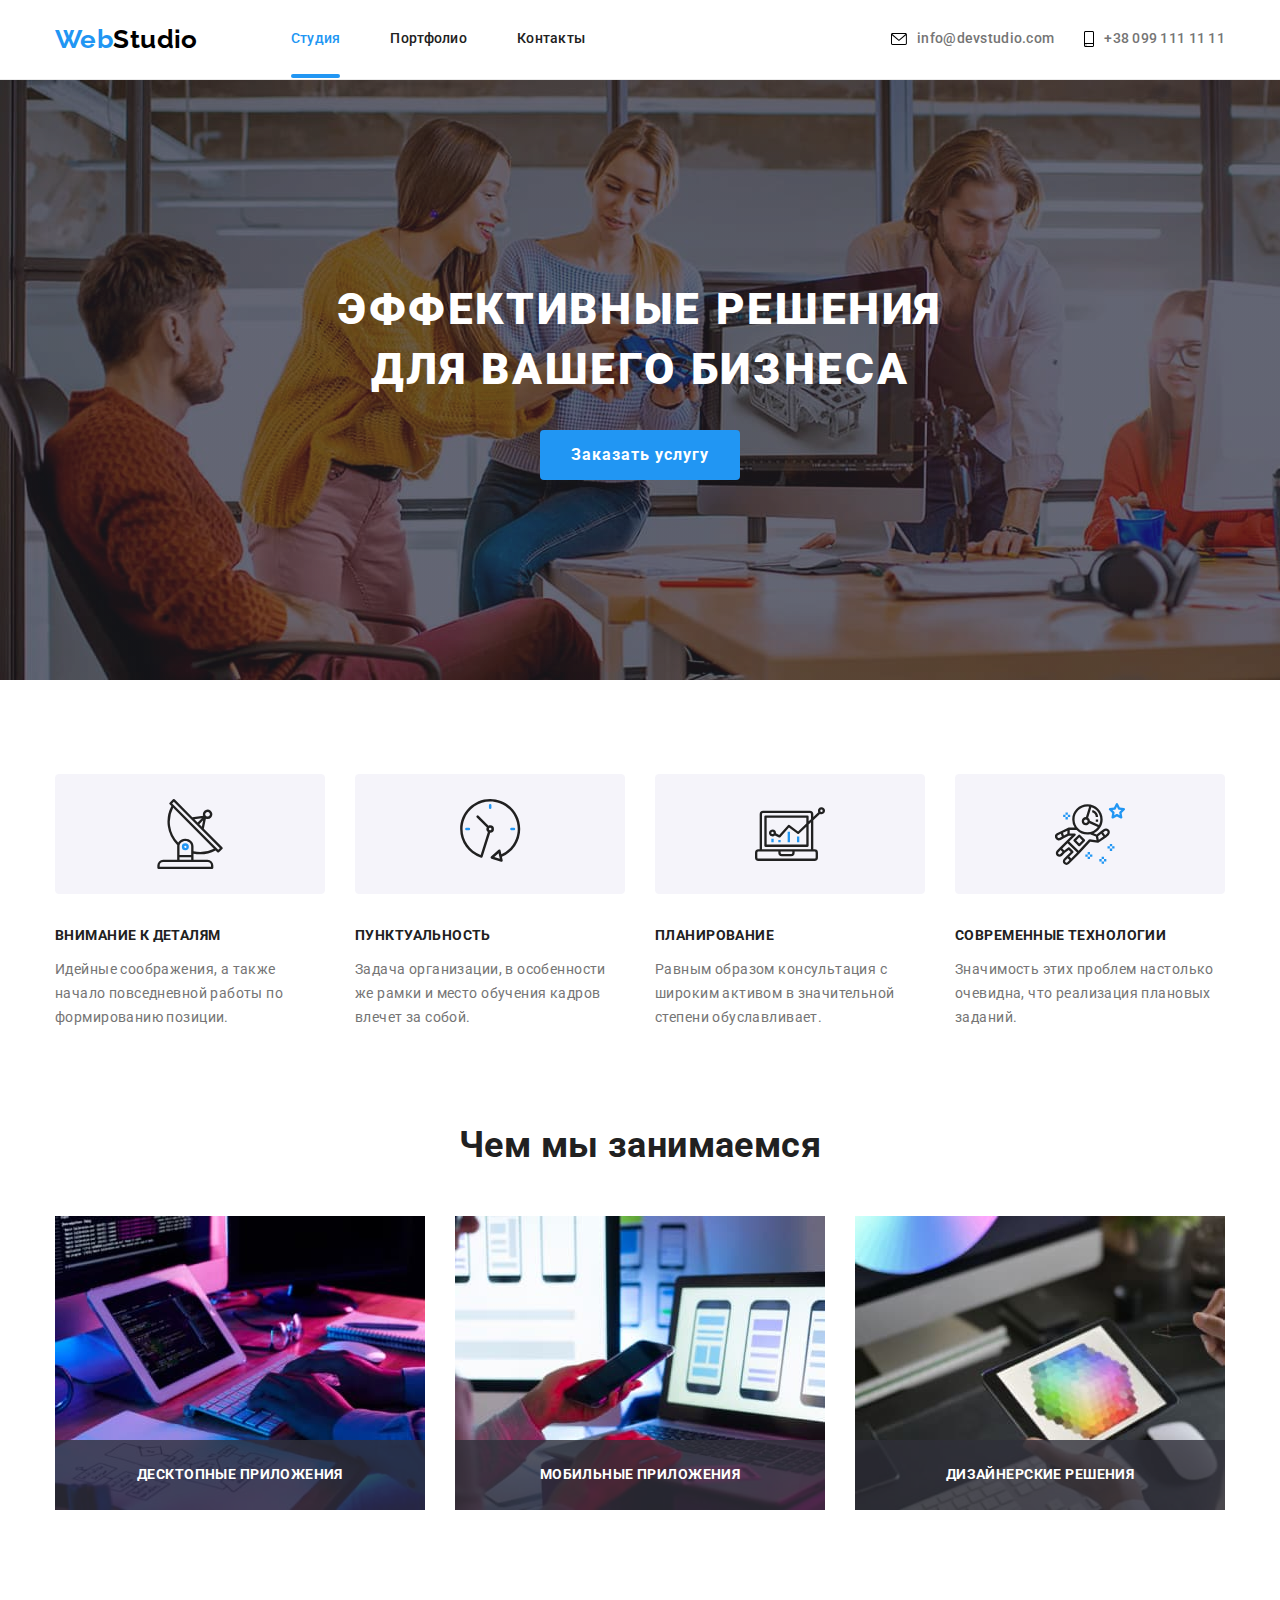
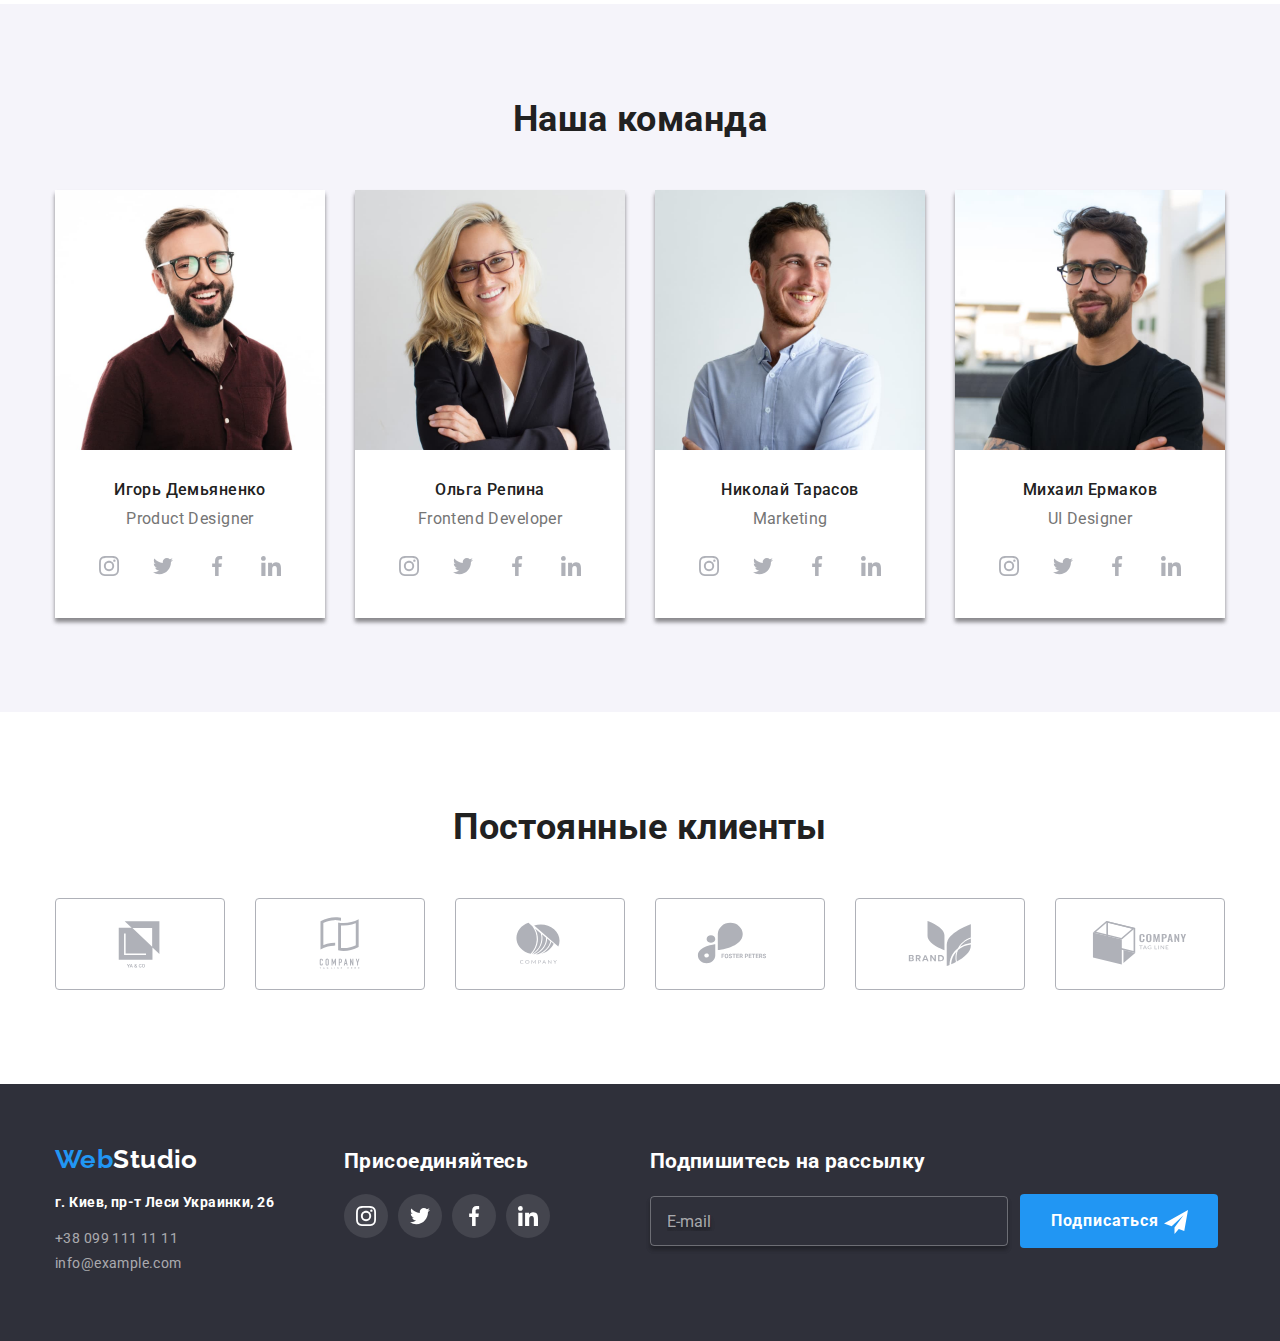
==== index.html @ 71783aa2 "ДЗ-07" ====
<!DOCTYPE html>
<html lang="en">
  <head>
    <meta charset="UTF-8" />
    <meta http-equiv="X-UA-Compatible" content="IE=edge" />
    <meta name="viewport" content="width=device-width, initial-scale=1.0" />
    <title>Web Studio</title>
    <link rel="preconnect" href="https://fonts.gstatic.com" />
    <link
      href="https://fonts.googleapis.com/css2?family=Raleway:wght@700&family=Roboto:wght@400;500;700;900&display=swap"
      rel="stylesheet"
    />
    <link
      rel="stylesheet"
      href="https://cdnjs.cloudflare.com/ajax/libs/modern-normalize/1.0.0/modern-normalize.min.css"
    />

    <link rel="stylesheet" href="./css/styles.css" />
  </head>
  <body>
    <!--Шапка сайта-->
    <header class="header">
      <div class="container header-container">
        <nav class="navigation">
          <a class="logo" href="./index.html">
            <span class="logo-style">Web</span>Studio</a
          >
          <ul class="site-nav link-ul section-item">
            <li class="section-nav">
              <a
                class="site-nav current link-a-href section-after"
                href="./index.html"
                >Студия</a
              >
            </li>
            <li class="section-nav">
              <a
                class="site-nav link-a-href section-after"
                href="./portfolio.html"
                >Портфолио</a
              >
            </li>
            <li class="section-nav">
              <a class="site-nav link-a-href section-after" href="#"
                >Контакты</a
              >
            </li>
          </ul>
        </nav>
        <ul class="contact link-ul section-item section-list">
          <li class="contact-link contact-item">
            <a href="mailto:info@devstudio.com" class="mail-active link-a-href">
              <svg class="contacts-icon mail" width="16" height="12">
                <use href="./images/sprite/symbol-defs.svg#icon-envelope"></use>
              </svg>
              info@devstudio.com</a
            >
          </li>
          <li class="contact-phone contact-item">
            <a href="tel:+380991111111" class="phone-active link-a-href">
              <svg class="contacts-icon phone" width="10" height="16">
                <use
                  href="./images/sprite/symbol-defs.svg#icon-smartphone"
                ></use>
              </svg>
              +38 099 111 11 11</a
            >
          </li>
        </ul>
      </div>
    </header>

    <!--Уникальный мейн-->
    <main>
      <!--Герой-->
      <section class="hero">
        <div class="container">
          <h1 class="hero-title">Эффективные решения для вашего бизнеса</h1>
          <button type="button" data-modal-open class="button">
            Заказать услугу
          </button>
        </div>
      </section>

      <!--Преимущества-->
      <section class="section">
        <div class="container">
          <h2 class="visually-hidden">Преимущества команды WebStudio</h2>
          <ul class="link-ul section-item section-ul-headline">
            <li class="section-li">
              <div class="headline-div">
                <svg class="headline-icon" width="70" height="70">
                  <use
                    href="./images/sprite/symbol-defs.svg#icon-antenna"
                  ></use>
                </svg>
              </div>
              <h3 class="section-headline">Внимание к деталям</h3>
              <p class="section-text">
                Идейные соображения, а также начало повседневной работы по
                формированию позиции.
              </p>
            </li>
            <li class="section-li">
              <div class="headline-div">
                <svg class="headline-icon" width="70" height="70">
                  <use href="./images/sprite/symbol-defs.svg#icon-clock"></use>
                </svg>
              </div>
              <h3 class="section-headline">Пунктуальность</h3>
              <p class="section-text">
                Задача организации, в особенности же рамки и место обучения
                кадров влечет за собой.
              </p>
            </li>
            <li class="section-li">
              <div class="headline-div">
                <svg class="headline-icon" width="70" height="70">
                  <use
                    href="./images/sprite/symbol-defs.svg#icon-diagram"
                  ></use>
                </svg>
              </div>
              <h3 class="section-headline">Планирование</h3>
              <p class="section-text">
                Равным образом консультация с широким активом в значительной
                степени обуславливает.
              </p>
            </li>
            <li class="section-li">
              <div class="headline-div">
                <svg class="headline-icon" width="70" height="70">
                  <use
                    href="./images/sprite/symbol-defs.svg#icon-astronaut"
                  ></use>
                </svg>
              </div>
              <h3 class="section-headline">Современные технологии</h3>
              <p class="section-text">
                Значимость этих проблем настолько очевидна, что реализация
                плановых заданий.
              </p>
            </li>
          </ul>
        </div>
      </section>

      <!--Фото работ-->
      <section class="section section-padding">
        <div class="container">
          <h2 class="section-title wort-item">Чем мы занимаемся</h2>
          <ul class="link-ul section-item section-ul-photo">
            <li class="section-photo">
              <div class="photo-position">
                <img
                  src="./images/gallery/img1.jpg"
                  alt="Клавиатура"
                  width="370"
                  height="294"
                />
                <p class="overlay-photo">Десктопные Приложения</p>
              </div>
            </li>
            <li class="section-photo">
              <div class="photo-position">
                <img
                  src="./images/gallery/img2.jpg"
                  alt="Смартфон"
                  width="370"
                  height="294"
                />
                <p class="overlay-photo">Мобильные приложения</p>
              </div>
            </li>
            <li class="section-photo">
              <div class="photo-position">
                <img
                  src="./images/gallery/img3.jpg"
                  alt="Тачпад"
                  width="370"
                  height="294"
                />
                <p class="overlay-photo">Дизайнерские решения</p>
              </div>
            </li>
          </ul>
        </div>
      </section>

      <!--Команда WebStudio-->
      <section class="section comand-fon">
        <div class="container">
          <h2 class="section-title comand-item">Наша команда</h2>
          <ul class="link-ul section-item section-ul-team">
            <li class="section-team">
              <img
                src="./images/team/team-master-1.jpg"
                alt="Игорь Демьяненко"
                width="270"
                height="260"
              />
              <div class="team-box">
                <h3 class="section-title-name">Игорь Демьяненко</h3>
                <p lang="eu" class="section-text-name">Product Designer</p>
                <ul class="link-ul team-box-link">
                  <li class="section-web">
                    <a
                      class="contacts-link"
                      href="./"
                      aria-label="Ссылка на Instagram"
                    >
                      <svg class="contact-icon" width="20" height="20">
                        <use
                          href="./images/sprite/symbol-defs.svg#icon-instagram"
                        ></use>
                      </svg>
                    </a>
                  </li>
                  <li class="section-web">
                    <a
                      class="contacts-link"
                      href="./"
                      aria-label="Ссылка на Twitter"
                    >
                      <svg class="contact-icon" width="20" height="20">
                        <use
                          href="./images/sprite/symbol-defs.svg#icon-twitter"
                        ></use>
                      </svg>
                    </a>
                  </li>

                  <li class="section-web">
                    <a
                      class="contacts-link"
                      href="./"
                      aria-label="Ссылка на Facebook"
                    >
                      <svg class="contact-icon" width="20" height="20">
                        <use
                          href="./images/sprite/symbol-defs.svg#icon-facebook"
                        ></use>
                      </svg>
                    </a>
                  </li>

                  <li class="section-web">
                    <a
                      class="contacts-link"
                      href="./"
                      aria-label="Ссылка на Linkedin"
                    >
                      <svg class="contact-icon" width="20" height="20">
                        <use
                          href="./images/sprite/symbol-defs.svg#icon-linkedin"
                        ></use>
                      </svg>
                    </a>
                  </li>
                </ul>
              </div>
            </li>
            <li class="section-team">
              <img
                src="./images/team/team-master-2.jpg"
                alt="Ольга Репина"
                width="270"
                height="260"
              />
              <div class="team-box">
                <h3 class="section-title-name">Ольга Репина</h3>
                <p lang="eu" class="section-text-name">Frontend Developer</p>
                <ul class="link-ul team-box-link">
                  <li class="section-web">
                    <a
                      class="contacts-link"
                      href="./"
                      aria-label="Ссылка на Instagram"
                    >
                      <svg class="contact-icon" width="20" height="20">
                        <use
                          href="./images/sprite/symbol-defs.svg#icon-instagram"
                        ></use>
                      </svg>
                    </a>
                  </li>
                  <li class="section-web">
                    <a
                      class="contacts-link"
                      href="./"
                      aria-label="Ссылка на Twitter"
                    >
                      <svg class="contact-icon" width="20" height="20">
                        <use
                          href="./images/sprite/symbol-defs.svg#icon-twitter"
                        ></use>
                      </svg>
                    </a>
                  </li>

                  <li class="section-web">
                    <a
                      class="contacts-link"
                      href="./"
                      aria-label="Ссылка на Facebook"
                    >
                      <svg class="contact-icon" width="20" height="20">
                        <use
                          href="./images/sprite/symbol-defs.svg#icon-facebook"
                        ></use>
                      </svg>
                    </a>
                  </li>

                  <li class="section-web">
                    <a
                      class="contacts-link"
                      href="./"
                      aria-label="Ссылка на Linkedin"
                    >
                      <svg class="contact-icon" width="20" height="20">
                        <use
                          href="./images/sprite/symbol-defs.svg#icon-linkedin"
                        ></use>
                      </svg>
                    </a>
                  </li>
                </ul>
              </div>
            </li>
            <li class="section-team">
              <img
                src="./images/team/team-master-3.jpg"
                alt="Николай Тарасов"
                width="270"
                height="260"
              />
              <div class="team-box">
                <h3 class="section-title-name">Николай Тарасов</h3>
                <p lang="eu" class="section-text-name">Marketing</p>
                <ul class="link-ul team-box-link">
                  <li class="section-web">
                    <a
                      class="contacts-link"
                      href="./"
                      aria-label="Ссылка на Instagram"
                    >
                      <svg class="contact-icon" width="20" height="20">
                        <use
                          href="./images/sprite/symbol-defs.svg#icon-instagram"
                        ></use>
                      </svg>
                    </a>
                  </li>
                  <li class="section-web">
                    <a
                      class="contacts-link"
                      href="./"
                      aria-label="Ссылка на Twitter"
                    >
                      <svg class="contact-icon" width="20" height="20">
                        <use
                          href="./images/sprite/symbol-defs.svg#icon-twitter"
                        ></use>
                      </svg>
                    </a>
                  </li>

                  <li class="section-web">
                    <a
                      class="contacts-link"
                      href="./"
                      aria-label="Ссылка на Facebook"
                    >
                      <svg class="contact-icon" width="20" height="20">
                        <use
                          href="./images/sprite/symbol-defs.svg#icon-facebook"
                        ></use>
                      </svg>
                    </a>
                  </li>

                  <li class="section-web">
                    <a
                      class="contacts-link"
                      href="./"
                      aria-label="Ссылка на Linkedin"
                    >
                      <svg class="contact-icon" width="20" height="20">
                        <use
                          href="./images/sprite/symbol-defs.svg#icon-linkedin"
                        ></use>
                      </svg>
                    </a>
                  </li>
                </ul>
              </div>
            </li>
            <li class="section-team">
              <img
                src="./images/team/team-master-4.jpg"
                alt="Михаил Ермаков"
                width="270"
                height="260"
              />
              <div class="team-box">
                <h3 class="section-title-name">Михаил Ермаков</h3>
                <p lang="eu" class="section-text-name">UI Designer</p>
                <ul class="link-ul team-box-link">
                  <li class="section-web">
                    <a
                      class="contacts-link"
                      href="./"
                      aria-label="Ссылка на Instagram"
                    >
                      <svg class="contact-icon" width="20" height="20">
                        <use
                          href="./images/sprite/symbol-defs.svg#icon-instagram"
                        ></use>
                      </svg>
                    </a>
                  </li>
                  <li class="section-web">
                    <a
                      class="contacts-link"
                      href="./"
                      aria-label="Ссылка на Twitter"
                    >
                      <svg class="contact-icon" width="20" height="20">
                        <use
                          href="./images/sprite/symbol-defs.svg#icon-twitter"
                        ></use>
                      </svg>
                    </a>
                  </li>

                  <li class="section-web">
                    <a
                      class="contacts-link"
                      href="./"
                      aria-label="Ссылка на Facebook"
                    >
                      <svg class="contact-icon" width="20" height="20">
                        <use
                          href="./images/sprite/symbol-defs.svg#icon-facebook"
                        ></use>
                      </svg>
                    </a>
                  </li>

                  <li class="section-web">
                    <a
                      class="contacts-link"
                      href="./"
                      aria-label="Ссылка на Linkedin"
                    >
                      <svg class="contact-icon" width="20" height="20">
                        <use
                          href="./images/sprite/symbol-defs.svg#icon-linkedin"
                        ></use>
                      </svg>
                    </a>
                  </li>
                </ul>
              </div>
            </li>
          </ul>
        </div>
      </section>

      <!-- Наши партнеры -->
      <section class="partner section">
        <div class="container">
          <h2 class="title-partner">Постоянные клиенты</h2>
          <ul class="link-ul item-partner">
            <li class="section-partner">
              <a href="./" class="partnet-link">
                <svg class="link-icon" width="106" height="60">
                  <use
                    href="./images/sprite/symbol-defs.svg#icon-logo-sixth"
                  ></use>
                </svg>
              </a>
            </li>
            <li class="section-partner">
              <a href="./" class="partnet-link">
                <svg class="link-icon" width="106" height="60">
                  <use
                    href="./images/sprite/symbol-defs.svg#icon-logo-fifth"
                  ></use>
                </svg>
              </a>
            </li>
            <li class="section-partner">
              <a href="./" class="partnet-link">
                <svg class="link-icon" width="106" height="60">
                  <use
                    href="./images/sprite/symbol-defs.svg#icon-logo-fourth"
                  ></use>
                </svg>
              </a>
            </li>
            <li class="section-partner">
              <a href="./" class="partnet-link">
                <svg class="link-icon" width="106" height="60">
                  <use
                    href="./images/sprite/symbol-defs.svg#icon-logo-third"
                  ></use>
                </svg>
              </a>
            </li>
            <li class="section-partner">
              <a href="./" class="partnet-link">
                <svg class="link-icon" width="106" height="60">
                  <use
                    href="./images/sprite/symbol-defs.svg#icon-logo-second"
                  ></use>
                </svg>
              </a>
            </li>
            <li class="section-partner">
              <a href="./" class="partnet-link">
                <svg class="link-icon" width="106" height="60">
                  <use
                    href="./images/sprite/symbol-defs.svg#icon-logo-first"
                  ></use>
                </svg>
              </a>
            </li>
          </ul>
        </div>
      </section>
    </main>

    <!--Подвал-->
    <footer class="footer">
      <div class="container box">
        <div class="box-one">
          <a class="logo-footer" href="./index.html">
            <span class="logo-style">Web</span>Studio</a
          >
          <address>
            <ul class="link-ul section-item-footer">
              <li class="footer-text section-footer">
                <a
                  href="https://goo.gl/maps/QAPjnCz2YvxkVtEf7"
                  target="_blank"
                  rel="noopener noreferrer"
                  class="footer-address link-a-href"
                  >г. Киев, пр-т Леси Украинки, 26
                </a>
              </li>
              <li class="section-footer">
                <a href="tel:+380991111111" class="footer-phone link-a-href"
                  >+38 099 111 11 11</a
                >
              </li>
              <li class="section-footer">
                <a
                  href="mailto:info@example.com"
                  class="footer-mail link-a-href"
                  >info@example.com</a
                >
              </li>
            </ul>
          </address>
        </div>

        <div class="container-join">
          <h2 class="footer-text">Присоединяйтесь</h2>
          <ul class="link-ul join-ul section-item-footer">
            <li class="join-title section-footer">
              <a class="join-link" href="./" aria-label="Ссылка на Instagram">
                <svg class="join-icon" width="20" height="20">
                  <use
                    href="./images/sprite/symbol-defs.svg#icon-instagram"
                  ></use>
                </svg>
              </a>
            </li>
            <li class="join-title section-footer">
              <a class="join-link" href="./" aria-label="Ссылка на Twitter">
                <svg class="join-icon" width="20" height="20">
                  <use
                    href="./images/sprite/symbol-defs.svg#icon-twitter"
                  ></use>
                </svg>
              </a>
            </li>
            <li class="join-title section-footer">
              <a class="join-link" href="./" aria-label="Ссылка на Facebook">
                <svg class="join-icon" width="20" height="20">
                  <use
                    href="./images/sprite/symbol-defs.svg#icon-facebook"
                  ></use>
                </svg>
              </a>
            </li>
            <li class="join-title section-footer">
              <a class="join-link" href="./" aria-label="Ссылка на Linkedin">
                <svg class="join-icon" width="20" height="20">
                  <use
                    href="./images/sprite/symbol-defs.svg#icon-linkedin"
                  ></use>
                </svg>
              </a>
            </li>
          </ul>
        </div>

        <div class="container-email">
          <h2 class="footer-text">Подпишитесь на рассылку</h2>
          <form class="user-email">
            <input
              type="email"
              name="mail"
              class="mail-user"
              placeholder="E-mail"
            />
            <button type="submit" class="click">
              Подписаться
              <svg class="mail-pic" width="24" height="24">
                <use href="./images/sprite/icons.svg#icon-icon-send"></use>
              </svg>
            </button>
          </form>
        </div>
      </div>
    </footer>

    <!-- модальное окно -->
    <div class="backdrop is-hidden" data-modal>
      <div class="modal">
        <button type="button" data-modal-close class="close-btn">
          <svg class="join-icon" width="18" height="18">
            <use
              href="./images/sprite/symbol-defs.svg#icon-close-black-18dp-2-1"
            ></use>
          </svg>
        </button>

        <!-- модальное окно-разметка -->
        <form action="#" class="modal-form">
          <p class="modal-text">Оставьте свои данные, мы вам перезвоним</p>
          <label class="form-label">
            Имя
            <span class="modal-relative">
              <input
                type="text"
                class="form-input"
                name="user-name"
                minlength="2"
                pattern="[a-zA-Zа-яёА-ЯЁ]+"
                title="Имя должно содержать символы алфавита"
                required
              />
              <svg class="modal-icon-form" width="18" height="18">
                <use
                  href="./images/sprite/icons.svg#icon-person-black-18dp-1"
                ></use>
              </svg>
            </span>
          </label>
          <label class="form-label">
            Телефон
            <span class="modal-relative">
              <input
                type="tel"
                class="form-input"
                name="user-phone"
                pattern="[0-9]{3}-[0-9]{3}-[0-9]{2}-[0-9]{2}"
                title="096-000-00-00"
                required
              />
              <svg class="modal-icon-form" width="18" height="18">
                <use href="./images/sprite/icons.svg#icon-Vector-3"></use>
              </svg>
            </span>
          </label>
          <label class="form-label">
            Почта
            <span class="modal-relative">
              <input
                type="email"
                class="form-input"
                name="user-mail"
                title="jacob@gmail.com"
                required
              />
              <svg class="modal-icon-form" width="18" height="18">
                <use href="./images/sprite/icons.svg#icon-Vector-4"></use>
              </svg>
            </span>
          </label>
          <label class="form-label">
            Комментарии
            <textarea
              name="user-message"
              class="form-message"
              placeholder="Введите текст"
            ></textarea>
          </label>
          <input
            type="checkbox"
            name="checkbox-form-user"
            class="form-checkbox visually-hidden"
            id="accept-policy"
          />
          <label for="accept-policy" class="checkbox-label">
            Соглашаюсь с рассылкой и принимаю&nbsp;<a
              href="#"
              class="checkbox-link"
              >Условия договора</a
            ></label
          >
          <button type="submit" class="btn-send">Отправить</button>
        </form>
      </div>
    </div>
    <script src="./js/modal.js"></script>
  </body>
</html>
---- css/styles.css ----
:root {
  --accent-color: #2196f3;
  --primary-text-color: #757575;
  --section-text-color: #212121;
  --primary-white-color: #ffffff;
  --primary-black-color: #000000;
  --primary-heder-footer-color: #2f303a;
  --button-second-color: #188ce8;
  --button-galery-box: #f5f4fa;
  --border-color: #ececec;
  --border-second-color: #afb1b8;
  --main-font: 'Roboto', sans-serif;
  --secondary-font: 'Raleway', sans-serif;
}

body {
  color: var(--primary-text-color);
  font-family: var(--main-font), sans-serif;
  font-weight: 400;
  font-size: 14px;
  line-height: 1.14;
  letter-spacing: 0.03em;
}

/* ===ГЕОМЕТРИЯ РАЗМЕТКИ=== */

/* ===сброс настроек=== */
h1,
h2,
h3,
h4,
h5,
h6,
p {
  margin-top: 0;
  margin-bottom: 0;
}

ul,
ol {
  margin-top: 0;
  margin-bottom: 0;
  padding-left: 0;
}

img {
  display: block;
}

/* ===снятие маркировки со всех списков=== */
.link-ul {
  list-style: none;
}

/* ===снятие декорации со всех ссылок=== */
.link-a-href {
  text-decoration: none;
}

/* ===курсор=== */
.button,
.button-galery {
  cursor: pointer;
}

/* ===КОНТЕЙНЕР div ОБЩИЙ=== */

.container {
  width: 1200px;
  margin: 0 auto;
  padding-left: 15px;
  padding-right: 15px;
}

.section {
  padding-top: 94px;
}

/* РАСПОЛОЖЕНИЕ ХЕДЕРА */
.header-container,
.navigation,
.section-item,
.contact-info {
  display: flex;
  align-items: center;
}

/* ===навигация сайта=== */
.site-nav {
  color: var(--section-text-color);
  font-weight: 500;
  letter-spacing: 0.02em;
  text-decoration: none;
  transition: color 250ms cubic-bezier(0.4, 0, 0.2, 1);
}
.site-nav .current {
  color: var(--accent-color);
  transition: color 250ms cubic-bezier(0.4, 0, 0.2, 1);
}

.site-nav:hover,
.site-nav:focus {
  color: var(--accent-color);
}

.header {
  padding-top: 24px;
  padding-bottom: 24px;
  border-bottom: 1px solid var(--border-color);
}

/* ===применения псевдоэлеменат */
.section-after {
  position: relative;
}

.current::after {
  content: ' ';
  display: block;
  background-color: var(--accent-color);
  width: 100%;
  height: 4px;
  border-radius: 2px;
  margin-top: 28px;
  position: absolute;
  bottom: -32px;
}

/* ===ссылки навигации черного-цвета - согласно ТЗ=== */
.site-nav {
  color: var(--section-text-color);
}

.mail-active,
.phone-active {
  color: var(--primary-text-color);
}

/* ===ХЕДЕР контактная информация=== */
.contact-link .mail-active,
.contact-phone .phone-active {
  font-weight: 500;
  letter-spacing: 0.02em;
}

.mail-active,
.phone-active {
  display: flex;
  align-items: center;
  transition: color 250ms cubic-bezier(0.4, 0, 0.2, 1),
    fill 250ms cubic-bezier(0.4, 0, 0.2, 1);
}

.mail-active:hover,
.mail-active:focus,
.phone-active:hover,
.phone-active:focus {
  color: var(--accent-color);
  fill: var(--accent-color);
}

/* ===ХЕДЕР контакты=== */
.section-list {
  margin-left: auto;
}

.contact-item:not(:last-child) {
  margin-right: 30px;
}
.section-nav:not(:last-child) {
  margin-right: 50px;
}

.contacts-icon {
  margin-right: 10px;
  color: var(--primary-text-color);
}

/* ===ГЕРОЙ=== */
.hero {
  text-align: center;
  padding-top: 200px;
  padding-bottom: 200px;
  background-color: var(--primary-heder-footer-color);
  flex-grow: 1;
  background-image: linear-gradient(
      rgba(47, 48, 58, 0.4),
      rgba(47, 48, 58, 0.4)
    ),
    url('../images/hero-img/img-hero.jpg');
  background-size: cover;
  max-width: 1600px;
}

.hero-title {
  color: var(--primary-white-color);
  font-weight: 900;
  font-size: 44px;
  line-height: 1.36;
  text-transform: uppercase;
  letter-spacing: 0.06em;
  width: 696px;
  margin-bottom: 30px;
  margin-left: auto;
  margin-right: auto;
}

/* ===ГЕРОЙ-КНОПКИ=== */
.button {
  color: var(--primary-white-color);
  background-color: var(--accent-color);
  font-family: inherit;
  font-weight: 700;
  font-size: 16px;
  line-height: 1.9;
  letter-spacing: 0.06em;
  text-decoration: none;
  cursor: pointer;
  width: 200px;
  border-radius: 4px;
  border: none;
  padding-top: 10px;
  padding-bottom: 10px;
  transition: color 250ms cubic-bezier(0.4, 0, 0.2, 1),
    background-color 250ms cubic-bezier(0.4, 0, 0.2, 1);
}

.button:hover,
.button:focus {
  color: var(--primary-white-color);
  background-color: var(--button-second-color);
}

/* ===ЛОГОТИП=== */
.logo {
  color: var(--primary-black-color);
  font-family: var(--secondary-font);
  font-weight: 700;
  font-size: 26px;
  line-height: 1.19;
  text-decoration: none;
  margin-right: 93px;
  transition: color 250ms cubic-bezier(0.4, 0, 0.2, 1);
}

.logo-footer {
  color: var(--primary-white-color);
  font-family: var(--secondary-font);
  font-weight: 700;
  font-size: 26px;
  line-height: 1.19;
  text-decoration: none;
  display: block;
  margin-bottom: 20px;
  transition: color 250ms cubic-bezier(0.4, 0, 0.2, 1);
}

.logo-style {
  color: var(--accent-color);
}

.logo:hover,
.logo:focus,
.logo-footer:hover,
.logo-footer:focus {
  color: var(--accent-color);
}

/* ===СТИЛИ ЗАГОЛОВКОВ И ТЕСТОВ ВНУТРИ СЕКЦИЙ=== */

.section-headline {
  color: var(--section-text-color);
  text-transform: uppercase;
  font-weight: 700;
  font-size: 14px;
  line-height: 1.71;
  margin-bottom: 10px;
}

.section-text {
  line-height: 1.71;
}

.section-title {
  color: var(--section-text-color);
  font-weight: 700;
  font-size: 36px;
  line-height: 1.17;
  text-align: center;
}

/* ===НАШИ ПРЕИМУЩЕСТВА */
.visually-hidden {
  position: absolute !important;
  clip: rect(1px 1px 1px 1px);
  clip: rect(1px 1px 1px 1px);
  padding: 0 !important;
  border: 0 !important;
  height: 1px !important;
  width: 1px !important;
  overflow: hidden;
}

/* ===  ОФОРМЛЕНИЕ ЦВЕТОМ и ИКОНКОЙ  === */
.headline-flex {
  display: flex;
}

.section-li {
  margin-top: 30px;
  margin-left: 30px;
  display: block;
  justify-content: space-between;
}

.section-li {
  width: 270px;
  box-sizing: border-box;
}

.section-ul-headline {
  margin-top: -30px;
  margin-left: -30px;
}

.headline-div {
  height: 120px;
  display: flex;
  align-items: center;
  justify-content: center;
  background-color: var(--button-galery-box);
  border: 1px solid var(--button-galery-box);
  border-radius: 4px;
  margin-bottom: 30px;
}

/* ====ФОТО РАБОТ=== */
.wort-item {
  margin-bottom: 50px;
}
.section-padding {
  padding-bottom: 94px;
}

.section-ul-photo {
  flex-wrap: wrap;
  justify-content: space-between;
}
.section-photo + .section-photo {
  margin-left: 30px;
}

.section-photo {
  position: relative;
}

.overlay-photo {
  font-weight: 700;
  text-transform: uppercase;
  color: var(--primary-white-color);
  text-align: center;
  width: 370px;
  height: 70px;
  padding-top: 27px;
  padding-bottom: 27px;
  background-color: rgba(47, 48, 58, 0.8);
  position: absolute;
  right: 0;
  bottom: 0;
}

/* ===КОМАНДА ВЕБСТУДИО=== */
.comand-item {
  margin-bottom: 50px;
}
.section-team {
  flex-wrap: wrap;
  margin-top: 30px;
  margin-left: 30px;
  background-color: var(--primary-white-color);
  box-shadow: 0px 4px 4px rgba(0, 0, 0, 0.25), 0px 4px 4px rgba(0, 0, 0, 0.25);
}

.section-ul-team {
  margin-top: -30px;
  margin-left: -30px;
}

.team-box {
  padding-top: 30px;
  padding-bottom: 30px;
  padding-left: 32px;
  padding-right: 32px;
}

.team-box-link {
  display: flex;
  justify-content: space-between;
}

/* ===секция про Команду WebStudio=== */
.comand-fon {
  background-color: var(--button-galery-box);
  margin-bottom: 0;
  padding-bottom: 94px;
}

.section-title-name {
  color: var(--section-text-color);
  font-weight: 500;
  font-size: 16px;
  line-height: 1.19;
  text-align: center;
  margin-bottom: 10px;
}

.section-text-name {
  font-size: 16px;
  line-height: 1.19;
  text-align: center;
  margin-bottom: 16px;
}

.contact-icon {
  color: var(--border-second-color);
}

.contacts-link {
  display: flex;
  align-items: center;
  justify-content: center;
  width: 44px;
  height: 44px;
  border-radius: 50%;
  fill: #afb1b8;
  transition: background-color 250ms cubic-bezier(0.4, 0, 0.2, 1),
    fill 250ms cubic-bezier(0.4, 0, 0.2, 1);
}

.contact-icon:hover,
.contact-icon:focus {
  fill: var(--primary-white-color);
  color: var(--primary-white-color);
  transition: fill;
  transition-duration: 250ms;
  transition-timing-function: cubic-bezier(0.4, 0, 0.2, 1);
  transition-delay: 0;
}

.contacts-link:hover,
.contacts-link:focus {
  background-color: var(--accent-color);
  fill: var(--primary-white-color);
}

/* === НАШИ ПАРТНЕРЫ=== */
.partner {
  margin-bottom: 0;
  padding-bottom: 94px;
}

.title-partner {
  color: var(--section-text-color);
  font-weight: 700;
  font-size: 36px;
  line-height: 1.17;
  text-align: center;
  margin-bottom: 50px;
}

.item-partner {
  display: flex;
  justify-content: space-between;
  margin-left: -30px;
}

.section-partner {
  margin-left: 30px;
}

.partnet-link {
  fill: var(--border-second-color);
  border: 1px solid var(--border-second-color);
  border-radius: 4px;
  width: 170px;
  height: 92px;
  display: flex;
  align-items: center;
  justify-content: center;
  transition: border-color 250ms cubic-bezier(0.4, 0, 0.2, 1),
    box-shadow 250ms cubic-bezier(0.4, 0, 0.2, 1),
    fill 250ms cubic-bezier(0.4, 0, 0.2, 1);
}

.partnet-link:hover,
.partnet-link:focus {
  border-color: var(--accent-color);
  box-shadow: 0px 4px 4px rgba(0, 0, 0, 0.25), 0px 4px 4px rgba(0, 0, 0, 0.25);
  fill: var(--accent-color);
}

.link-icon {
  color: var(--border-second-color);
}

/* ===ФУТЕР=== */

.section-footer {
  margin-bottom: 9px;
}

/* ===футер=== */
.footer {
  background-color: var(--primary-heder-footer-color);
  margin-left: auto;
  margin-right: auto;
  padding-top: 60px;
  padding-bottom: 60px;
}

.footer-address {
  color: var(--primary-white-color);
  transition: color 250ms cubic-bezier(0.4, 0, 0.2, 1);
}
.footer-phone,
.footer-mail {
  color: rgba(255, 255, 255, 0.6);
  transition: color 250ms cubic-bezier(0.4, 0, 0.2, 1);
}

.footer-address,
.footer-phone,
.footer-mail {
  font-style: normal;
  text-decoration: none;
}

.footer-address:hover,
.footer-address:focus,
.footer-phone:hover,
.footer-phone:focus,
.footer-mail:hover,
.footer-mail:focus {
  color: var(--accent-color);
  text-decoration: none;
}

.footer-text {
  font-weight: 700;
  margin-bottom: 20px;
  color: var(--primary-white-color);
}
.box {
  display: flex;
  align-items: baseline;
}

.box-one {
  margin-right: 70px;
}

.container-email {
  margin: 0 auto;
}

.container-join {
  margin-right: 93px;
}

.join-ul {
  display: flex;
}

.join-link {
  display: flex;
  align-items: center;
  justify-content: center;
  width: 44px;
  height: 44px;
  border-radius: 50%;
  fill: var(--primary-white-color);
  transition: background-color 250ms cubic-bezier(0.4, 0, 0.2, 1),
    fill 250ms cubic-bezier(0.4, 0, 0.2, 1);
}

.join-icon {
  color: var(--primary-white-color);
}

.join-title {
  width: 44px;
  height: 44px;
  border-radius: 50%;
  background: rgba(255, 255, 255, 0.1);
}

.join-title:not(:last-child) {
  margin-right: 10px;
}

.join-link:hover,
.join-link:focus {
  background-color: var(--accent-color);
  fill: var(--primary-white-color);
}

/* расстояние до кнопки */
.footer-text {
  margin-bottom: 20px;
}

.user-email {
  display: flex;
  align-items: center;
}

.user-email input::placeholder {
  color: rgba(255, 255, 255, 0.6);
  text-shadow: 0px 4px 4px rgba(0, 0, 0, 0.25), 0px 4px 4px rgba(0, 0, 0, 0.25);
}

.mail-user {
  color: var(--primary-white-color);
  font-size: 16px;
  line-height: 1.25;
  height: 50px;
  width: 358px;
  border: 1px solid rgba(255, 255, 255, 0.3);
  background-color: transparent;
  box-shadow: 0px 4px 4px rgba(0, 0, 0, 0.15), 0px 4px 4px rgba(0, 0, 0, 0.15);
  border-radius: 4px;
}

.click {
  margin-left: 12px;
  padding-top: 10px;
  padding-bottom: 10px;
  padding-right: 28px;
  padding-left: 29px;
  font-weight: 700;
  font-size: 16px;
  line-height: 1.88;
  letter-spacing: 0.06em;
  cursor: pointer;
  color: var(--primary-white-color);
  background-color: var(--accent-color);
  border-color: transparent;
  border-radius: 4px;
  font-family: inherit;
  transition: box-shadow 250ms cubic-bezier(0.4, 0, 0.2, 1),
    color 250ms cubic-bezier(0.4, 0, 0.2, 1);
}

.click:hover,
.click:focus {
  box-shadow: 0px 4px 4px rgba(0, 0, 0, 0.15), 0px 4px 4px rgba(0, 0, 0, 0.15);
}

.mail-pic {
  fill: var(--primary-white-color);
  vertical-align: middle;
}

.user-email input {
  margin: 0;
  padding-left: 16px;
  padding-right: auto;
  padding-top: 15px;
  padding-bottom: 15px;
}

/* ===НАВИГАЦИЯ ПОРТФОЛИО=== */
.section-photo-item {
  padding-top: 94px;
  padding-bottom: 94px;
}

.section-ul-portfolio {
  display: flex;
  justify-content: center;
  margin-bottom: 50px;
}
.section-li-btn:not(:last-child) {
  margin-right: 8px;
}

/* ===ГАЛЕРЕЯ=== */
.galery-box {
  padding-left: 24px;
  padding-right: 24px;
  padding-top: 20px;
  padding-bottom: 20px;
  border: 1px solid var(--border-color);
  border-top: none;
}

.section-ul-galery {
  display: flex;
  flex-wrap: wrap;
  margin-top: -30px;
  margin-left: -30px;
}

.section-li-galery {
  flex-wrap: wrap;
  margin-top: 30px;
  margin-left: 30px;
}

.galery-link {
  display: block;
  transition: box-shadow 250ms cubic-bezier(0.4, 0, 0.2, 1);
}

.galery-link:hover,
.galery-link:focus {
  box-shadow: 0px 1px 1px rgba(0, 0, 0, 0.12), 0px 4px 4px rgba(0, 0, 0, 0.06),
    1px 4px 6px rgba(0, 0, 0, 0.16);
}

.galery-link:hover .overlay,
.galery-link:focus .overlay {
  transform: translateY(0%);
}

.galery-img-overlay {
  position: relative;
  overflow: hidden;
}

.overlay {
  font-size: 18px;
  line-height: 1.56;
  background-color: rgba(33, 150, 243, 0.9);
  color: var(--primary-white-color);
  padding-top: 63px;
  padding-bottom: 63px;
  padding-left: 24px;
  padding-right: 24px;
  position: absolute;
  top: 0;
  left: 0;
  height: 100%;
  width: 100%;
  overflow: auto;

  transform: translateY(101%);
  transition: transform 250ms linear;
}

/* ===галерея-текста-портфолио-страница === */
.section-title-galery {
  color: var(--section-text-color);
  font-weight: 700;
  font-size: 18px;
  line-height: 2;
  letter-spacing: 0.06em;
  padding-bottom: 4px;
}

.section-text-galery {
  background-color: var(--primary-white-color);
  color: var(--primary-text-color);
  font-size: 16px;
  line-height: 1.88;
}

/* ===кнопки галерея-портфолио-страница=== */
.button-galery {
  color: var(--section-text-color);
  background-color: var(--button-galery-box);
  font-family: inherit;
  font-weight: 500;
  font-size: 16px;
  line-height: 1.63;
  text-align: center;
  border-color: transparent;
  border-radius: 4px;
  padding: 6px 22px;
  transition: color 250ms cubic-bezier(0.4, 0, 0.2, 1),
    box-shadow 250ms cubic-bezier(0.4, 0, 0.2, 1),
    background-color 250ms cubic-bezier(0.4, 0, 0.2, 1);
}
.button-galery:hover,
.button-galery:focus {
  color: var(--primary-white-color);
  background-color: var(--button-second-color);
  box-shadow: 0px 3px 1px rgba(0, 0, 0, 0.1), 0px 1px 2px rgba(0, 0, 0, 0.08),
    0px 2px 2px rgba(0, 0, 0, 0.12);
}

.backdrop {
  position: fixed;
  top: 0;
  left: 0;
  width: 100vw;
  height: 100vh;
  background-color: rgba(0, 0, 0, 0.2);

  transition: opacity 250ms linear, visibility 250ms linear;
}

.modal {
  position: absolute;
  left: 50%;
  top: 50%;
  width: 528px;
  height: 581px;
  background: var(--primary-white-color);
  transform: translate(-50%, -50%);
  animation-name: changeModalBtn;
  animation-duration: 2000ms;
}

/* Анимация */
@keyframes changeModalBtn {
  25% {
    transform: scale(25%);
    transform: opacity(25%);
  }
  50% {
    transform: scale(50%);
    transform: opacity(50%);
  }
  75% {
    transform: scale(75%);
    transform: opacity(75%);
  }
  100% {
    transform: scale(100%);
    transform: opacity(100%);
  }
}

.close-btn {
  position: absolute;
  top: 8px;
  right: 8px;
  border-radius: 50%;
  border: 1px solid rgba(0, 0, 0, 0.1);
  width: 30px;
  height: 30px;
  background-color: transparent;
  cursor: pointer;
  padding: 0;
  display: flex;
  align-items: center;
  justify-content: center;
  transition: fill 250ms cubic-bezier(0.4, 0, 0.2, 1);
}

.close-btn:hover,
.close-btn:focus {
  fill: var(--accent-color);
}

.is-hidden {
  opacity: 0;
  visibility: hidden;
  pointer-events: none;
}

/* РАЗМЕТКА МОДАЛЬНОГО ОКНА */
.modal-form {
  padding-top: 40px;
  padding-bottom: 40px;
  padding-left: 41px;
  padding-right: 39px;
  display: flex;
  flex-direction: column;
}

.modal-text {
  font-weight: 700;
  font-size: 20px;
  line-height: 1.15;
  text-align: center;
  color: var(--section-text-color);
  margin-bottom: 10px;
}

.form-input {
  width: 100%;
  height: 40px;
  border: 1px solid rgba(33, 33, 33, 0.2);
  border-radius: 4px;
  padding-left: 42px;
  transition: border-color 250ms cubic-bezier(0.4, 0, 0.2, 1);
}

.form-input:focus {
  border-color: var(--accent-color);
  outline: none;
}

.form-label {
  font-size: 12px;
  line-height: 1.17;
  letter-spacing: 0.03em;
  margin-bottom: 10px;
}

.form-label .form-message {
  transition: border-color 250ms cubic-bezier(0.4, 0, 0.2, 1);
}

.modal-icon-form {
  color: var(--section-text-color);
  position: absolute;
  display: block;
  top: 50%;
  left: 12px;
  transform: translateY(-50%);
  transition: fill 250ms cubic-bezier(0.4, 0, 0.2, 1);
}

.form-input:focus + .modal-icon-form {
  fill: var(--accent-color);
}

.modal-relative {
  position: relative;
  display: block;
  margin-top: 4px;
}

.form-message {
  width: 100%;
  height: 120px;
  margin-top: 4px;
  border: 1px solid rgba(33, 33, 33, 0.2);
  border-radius: 4px;
  padding-top: 12px;
  padding-left: 16px;
  resize: none;
}

.form-message::placeholder {
  letter-spacing: 0.01em;
  color: rgba(117, 117, 117, 0.5);
}

.form-message:focus {
  border-color: var(--accent-color);
  outline: none;
}

.checkbox-label {
  line-height: 1.71;
  display: flex;
  align-items: center;
  margin-bottom: 30px;
}

.form-checkbox:checked + .checkbox-label::before {
  background-image: url('../images/sprite/icon-check.svg');
  background-color: var(--accent-color);
  border: none;
  background-repeat: no-repeat;
  background-position: 50% 50%;
  background-origin: padding-box;
}

.form-checkbox:focus + .checkbox-label::before {
  border-color: var(--button-second-color);
  width: 16px;
  height: 15px;
}

.checkbox-label::before {
  content: ' ';
  display: block;
  width: 16px;
  height: 15px;
  border: 1px solid var(--section-text-color);
  margin-right: 7px;
}

.checkbox-link {
  color: var(--accent-color);
}

/* ----стиль кнопки---- */
.btn-send {
  font-family: inherit;
  font-weight: 700;
  font-size: 16px;
  line-height: 1.88;
  letter-spacing: 0.06em;
  background-color: var(--accent-color);
  color: var(--primary-white-color);
  cursor: pointer;
  width: 200px;
  box-shadow: 0px 4px 4px rgba(0, 0, 0, 0.15);
  border-radius: 4px;
  border: none;
  padding-top: 10px;
  padding-bottom: 10px;
  margin: 0 auto;
  transition: background-color 250ms cubic-bezier(0.4, 0, 0.2, 1);
}

.btn-send:hover,
.btn-send:focus {
  background-color: var(--button-second-color);
}
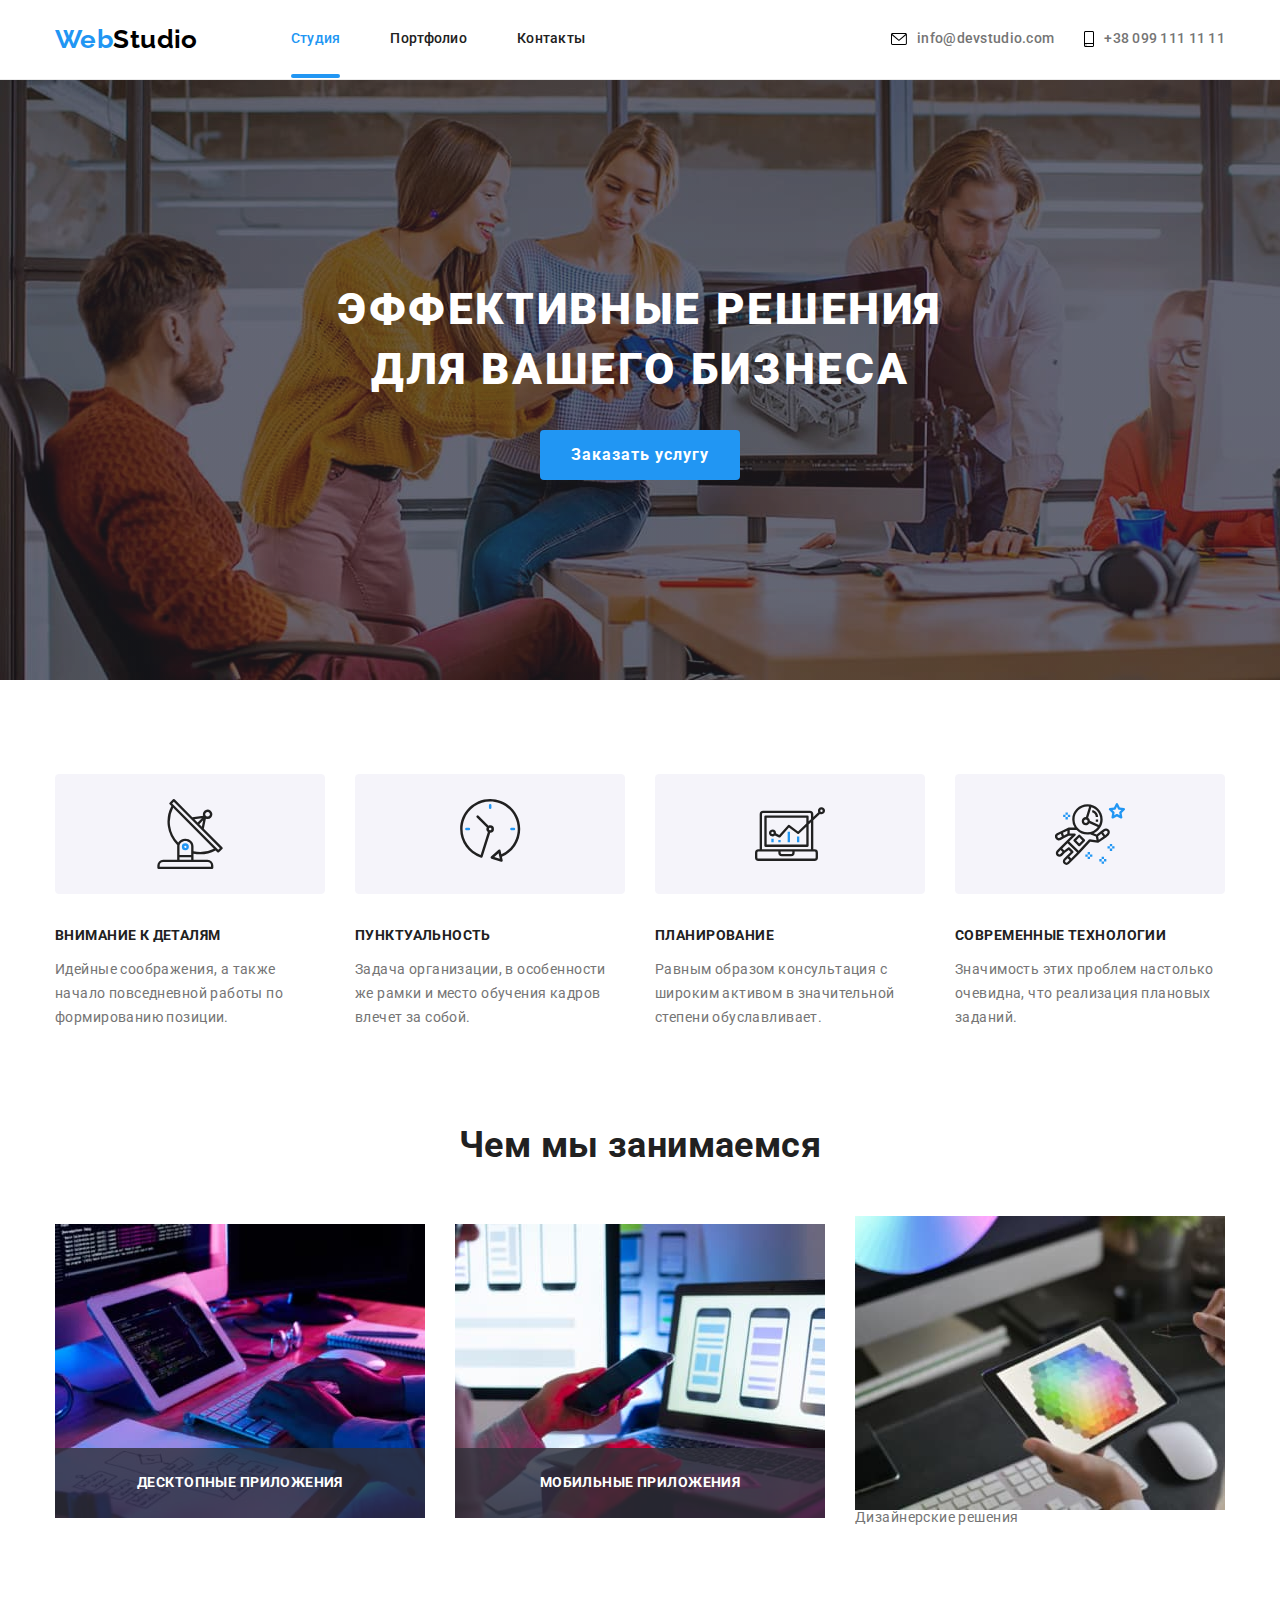
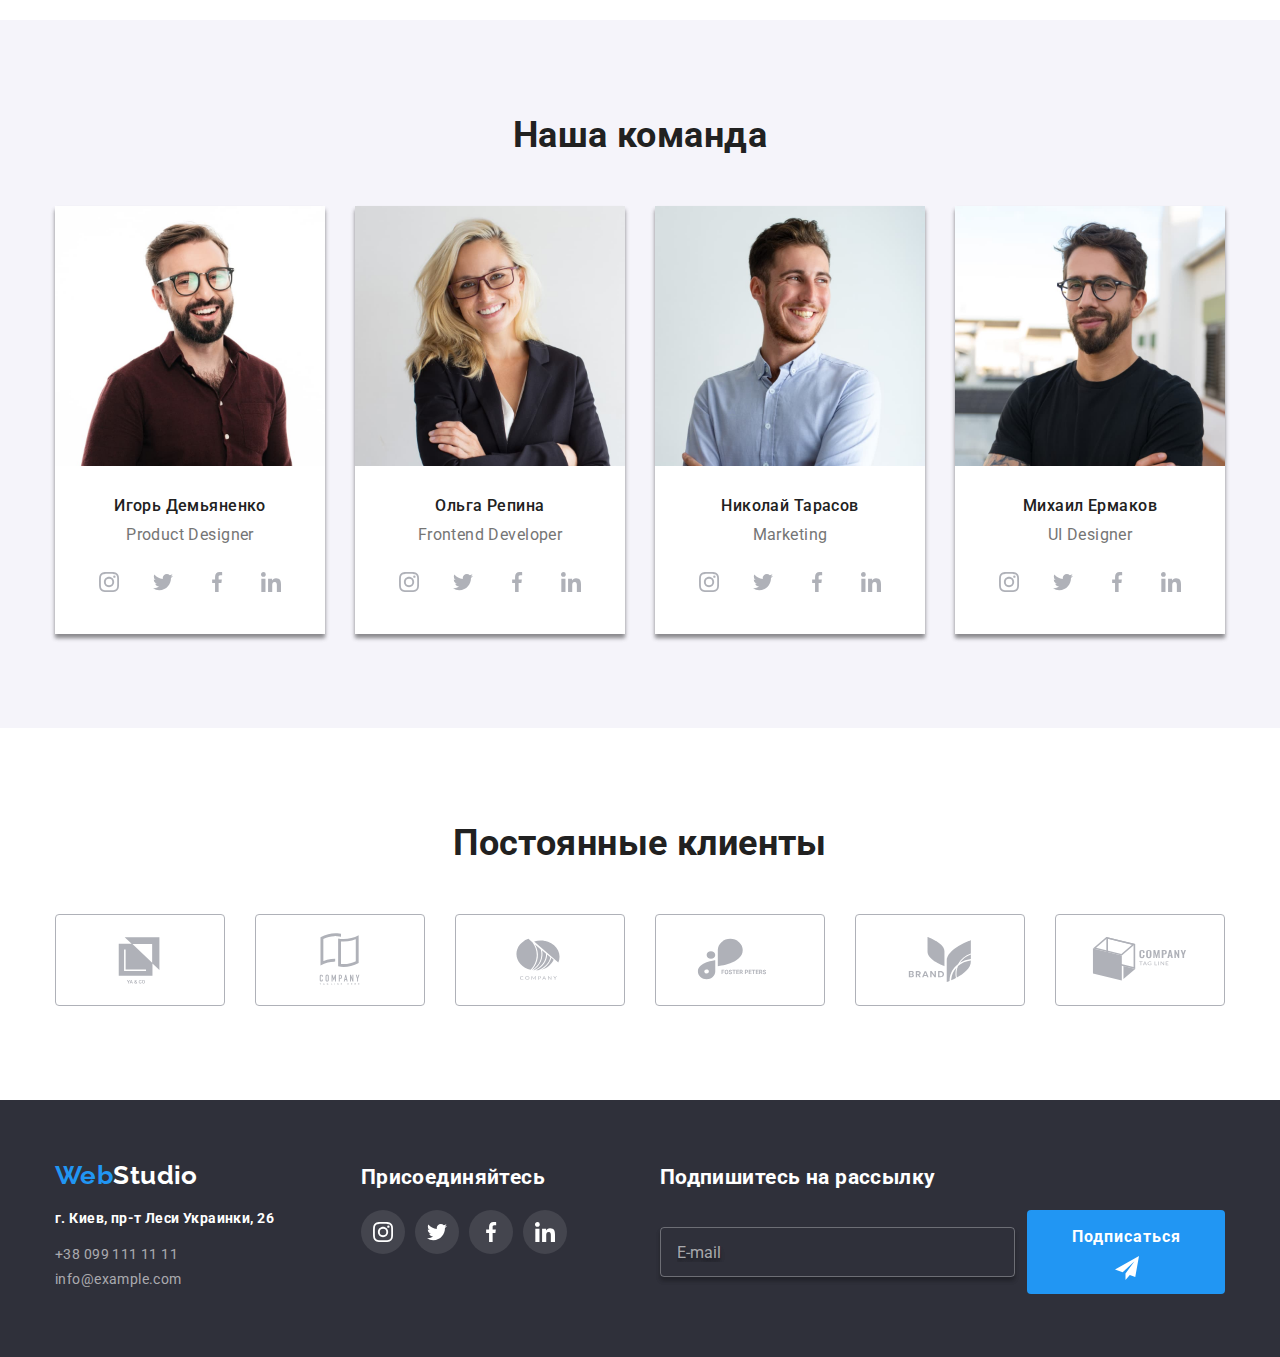
==== commit 2bae14d2: "Подготовка к ДЗ-07" ====
--- a/index.html
+++ b/index.html
@@ -14,51 +14,53 @@
       rel="stylesheet"
       href="https://cdnjs.cloudflare.com/ajax/libs/modern-normalize/1.0.0/modern-normalize.min.css"
     />
-
-    <link rel="stylesheet" href="./css/styles.css" />
+    <link rel="stylesheet" href="./css/main.min.css" />
   </head>
   <body>
     <!--Шапка сайта-->
     <header class="header">
       <div class="container header-container">
         <nav class="navigation">
-          <a class="logo" href="./index.html">
-            <span class="logo-style">Web</span>Studio</a
+          <a class="logo logo-header" href="./index.html">
+            <span class="logo__icon">Web</span>Studio</a
           >
-          <ul class="site-nav link-ul section-item">
-            <li class="section-nav">
+          <ul class="menu link-ul section-item">
+            <li class="menu__item">
               <a
-                class="site-nav current link-a-href section-after"
+                class="menu__link link-a-href current section-after"
                 href="./index.html"
                 >Студия</a
               >
             </li>
-            <li class="section-nav">
+            <li class="menu__item">
               <a
-                class="site-nav link-a-href section-after"
+                class="menu__link link-a-href section-after"
                 href="./portfolio.html"
                 >Портфолио</a
               >
             </li>
-            <li class="section-nav">
-              <a class="site-nav link-a-href section-after" href="#"
+            <li class="menu__item">
+              <a class="menu__link link-a-href section-after" href="#"
                 >Контакты</a
               >
             </li>
           </ul>
         </nav>
         <ul class="contact link-ul section-item section-list">
-          <li class="contact-link contact-item">
-            <a href="mailto:info@devstudio.com" class="mail-active link-a-href">
-              <svg class="contacts-icon mail" width="16" height="12">
+          <li class="contact__item">
+            <a
+              href="mailto:info@devstudio.com"
+              class="contact__mail-link link-a-href"
+            >
+              <svg class="contact__icon" width="16" height="12">
                 <use href="./images/sprite/symbol-defs.svg#icon-envelope"></use>
               </svg>
               info@devstudio.com</a
             >
           </li>
-          <li class="contact-phone contact-item">
-            <a href="tel:+380991111111" class="phone-active link-a-href">
-              <svg class="contacts-icon phone" width="10" height="16">
+          <li class="contact-item">
+            <a href="tel:+380991111111" class="contact__phone-link link-a-href">
+              <svg class="contact__icon" width="10" height="16">
                 <use
                   href="./images/sprite/symbol-defs.svg#icon-smartphone"
                 ></use>
@@ -75,7 +77,7 @@
       <!--Герой-->
       <section class="hero">
         <div class="container">
-          <h1 class="hero-title">Эффективные решения для вашего бизнеса</h1>
+          <h1 class="hero__title">Эффективные решения для вашего бизнеса</h1>
           <button type="button" data-modal-open class="button">
             Заказать услугу
           </button>
@@ -86,57 +88,57 @@
       <section class="section">
         <div class="container">
           <h2 class="visually-hidden">Преимущества команды WebStudio</h2>
-          <ul class="link-ul section-item section-ul-headline">
-            <li class="section-li">
+          <ul class="about link-ul section-item">
+            <li class="about__item">
               <div class="headline-div">
-                <svg class="headline-icon" width="70" height="70">
+                <svg class="about__icon" width="70" height="70">
                   <use
                     href="./images/sprite/symbol-defs.svg#icon-antenna"
                   ></use>
                 </svg>
               </div>
-              <h3 class="section-headline">Внимание к деталям</h3>
-              <p class="section-text">
+              <h3 class="about__text">Внимание к деталям</h3>
+              <p class="about__info">
                 Идейные соображения, а также начало повседневной работы по
                 формированию позиции.
               </p>
             </li>
-            <li class="section-li">
+            <li class="about__item">
               <div class="headline-div">
-                <svg class="headline-icon" width="70" height="70">
+                <svg class="about__icon" width="70" height="70">
                   <use href="./images/sprite/symbol-defs.svg#icon-clock"></use>
                 </svg>
               </div>
-              <h3 class="section-headline">Пунктуальность</h3>
-              <p class="section-text">
+              <h3 class="about__text">Пунктуальность</h3>
+              <p class="about__info">
                 Задача организации, в особенности же рамки и место обучения
                 кадров влечет за собой.
               </p>
             </li>
-            <li class="section-li">
+            <li class="about__item">
               <div class="headline-div">
-                <svg class="headline-icon" width="70" height="70">
+                <svg class="about__icon" width="70" height="70">
                   <use
                     href="./images/sprite/symbol-defs.svg#icon-diagram"
                   ></use>
                 </svg>
               </div>
-              <h3 class="section-headline">Планирование</h3>
-              <p class="section-text">
+              <h3 class="about__text">Планирование</h3>
+              <p class="about__info">
                 Равным образом консультация с широким активом в значительной
                 степени обуславливает.
               </p>
             </li>
-            <li class="section-li">
+            <li class="about__item">
               <div class="headline-div">
-                <svg class="headline-icon" width="70" height="70">
+                <svg class="about__icon" width="70" height="70">
                   <use
                     href="./images/sprite/symbol-defs.svg#icon-astronaut"
                   ></use>
                 </svg>
               </div>
-              <h3 class="section-headline">Современные технологии</h3>
-              <p class="section-text">
+              <h3 class="about__text">Современные технологии</h3>
+              <p class="about__info">
                 Значимость этих проблем настолько очевидна, что реализация
                 плановых заданий.
               </p>
@@ -149,31 +151,31 @@
       <section class="section section-padding">
         <div class="container">
           <h2 class="section-title wort-item">Чем мы занимаемся</h2>
-          <ul class="link-ul section-item section-ul-photo">
-            <li class="section-photo">
-              <div class="photo-position">
+          <ul class="work-space link-ul section-item">
+            <li class="work-space__item">
+              <div class="container__work-space">
                 <img
                   src="./images/gallery/img1.jpg"
                   alt="Клавиатура"
                   width="370"
                   height="294"
                 />
-                <p class="overlay-photo">Десктопные Приложения</p>
-              </div>
-            </li>
-            <li class="section-photo">
-              <div class="photo-position">
+                <p class="work-space__overlay">Десктопные Приложения</p>
+              </div>
+            </li>
+            <li class="work-space__item">
+              <div class="container__work-space">
                 <img
                   src="./images/gallery/img2.jpg"
                   alt="Смартфон"
                   width="370"
                   height="294"
                 />
-                <p class="overlay-photo">Мобильные приложения</p>
-              </div>
-            </li>
-            <li class="section-photo">
-              <div class="photo-position">
+                <p class="work-space__overlay">Мобильные приложения</p>
+              </div>
+            </li>
+            <li class="work-space__item">
+              <div class="container__work-space">
                 <img
                   src="./images/gallery/img3.jpg"
                   alt="Тачпад"
@@ -536,8 +538,8 @@
     <footer class="footer">
       <div class="container box">
         <div class="box-one">
-          <a class="logo-footer" href="./index.html">
-            <span class="logo-style">Web</span>Studio</a
+          <a class="logo logo-footer" href="./index.html">
+            <span class="logo__icon">Web</span>Studio</a
           >
           <address>
             <ul class="link-ul section-item-footer">
@@ -631,7 +633,7 @@
     <!-- модальное окно -->
     <div class="backdrop is-hidden" data-modal>
       <div class="modal">
-        <button type="button" data-modal-close class="close-btn">
+        <button type="button" data-modal-close class="modal-btn">
           <svg class="join-icon" width="18" height="18">
             <use
               href="./images/sprite/symbol-defs.svg#icon-close-black-18dp-2-1"
--- a/css/main.min.css
+++ b/css/main.min.css
@@ -0,0 +1,2 @@
+:root{--accent-color: #2196f3;--primary-text-color: #757575;--section-text-color: #212121;--primary-white-color: #ffffff;--primary-black-color: #000000;--primary-heder-footer-color: #2f303a;--button-second-color: #188ce8;--button-galery-box: #f5f4fa;--border-color: #ececec;--border-second-color: #afb1b8;--main-font: 'Roboto', sans-serif;--secondary-font: 'Raleway', sans-serif}.visually-hidden{position:absolute !important;clip:rect(1px 1px 1px 1px);clip:rect(1px 1px 1px 1px);padding:0 !important;border:0 !important;height:1px !important;width:1px !important;overflow:hidden}body{font-size:14px;font-weight:400;line-height:1.14;color:var(--primary-text-color);font-family:var(--main-font),sans-serif;letter-spacing:0.03em}h1,h2,h3,h4,h5,h6,p{margin-top:0;margin-bottom:0}ul,ol{margin-top:0;margin-bottom:0;padding-left:0}img{display:block}.link-ul{list-style:none}.link-a-href{text-decoration:none}.button,.button-galery{cursor:pointer}.section{padding-top:94px}.container{width:1200px;margin:0 auto;padding-left:15px;padding-right:15px}.logo{font-size:26px;font-weight:700;line-height:1.19;font-family:var(--secondary-font);text-decoration:none;margin-right:93px;transition:color 250ms cubic-bezier(0.4, 0, 0.2, 1)}.logo:hover,.logo:focus{color:var(--accent-color)}.logo-header{color:var(--primary-black-color);margin-right:93px}.logo-footer{color:var(--primary-white-color);display:block;margin-bottom:20px}.logo__icon{color:var(--accent-color)}.section-text{line-height:1.71}.section-title{font-size:36px;font-weight:700;line-height:1.17;color:var(--section-text-color);text-align:center}.modal{position:absolute;left:50%;top:50%;width:528px;height:581px;background:var(--primary-white-color);transform:translate(-50%, -50%);animation-name:changeModalBtn;animation-duration:250ms}.modal-btn{position:absolute;top:8px;right:8px;border-radius:50%;border:1px solid rgba(0,0,0,0.1);width:30px;height:30px;background-color:transparent;cursor:pointer;padding:0;display:flex;align-items:center;justify-content:center;transition:fill 250ms cubic-bezier(0.4, 0, 0.2, 1)}.modal-btn:hover,.modal-btn:focus{fill:var(--accent-color)}.backdrop{position:fixed;top:0;left:0;width:100vw;height:100vh;background-color:rgba(0,0,0,0.2);transition:opacity 250ms linear, visibility 250ms linear}.is-hidden{opacity:0;visibility:hidden;pointer-events:none}@keyframes changeModalBtn{25%{transform:scale(25%);transform:opacity(25%)}50%{transform:scale(50%);transform:opacity(50%)}75%{transform:scale(75%);transform:opacity(75%)}100%{transform:scale(100%);transform:opacity(100%)}}.modal-form{padding-top:40px;padding-bottom:40px;padding-left:41px;padding-right:39px;display:flex;flex-direction:column}.modal-text{font-size:20px;font-weight:700;line-height:1.15;text-align:center;color:var(--section-text-color);margin-bottom:10px}.form-input{width:100%;height:40px;border:1px solid rgba(33,33,33,0.2);border-radius:4px;padding-left:42px;transition:border-color 250ms cubic-bezier(0.4, 0, 0.2, 1)}.form-input:focus{border-color:var(--accent-color);outline:none}.modal-icon-form{color:var(--section-text-color);position:absolute;display:block;top:50%;left:12px;transform:translateY(-50%);transition:fill 250ms cubic-bezier(0.4, 0, 0.2, 1)}.form-input:focus+.modal-icon-form{fill:var(--accent-color)}.form-label{font-size:12px;font-weight:400;line-height:1.17;letter-spacing:0.03em;margin-bottom:10px}.form-label .form-message{transition:border-color 250ms cubic-bezier(0.4, 0, 0.2, 1)}.modal-relative{position:relative;display:block;margin-top:4px}.form-message{width:100%;height:120px;margin-top:4px;border:1px solid rgba(33,33,33,0.2);border-radius:4px;padding-top:12px;padding-left:16px;resize:none}.form-message:focus{border-color:var(--accent-color);outline:none}.form-message::placeholder{letter-spacing:0.01em;color:rgba(117,117,117,0.5)}.checkbox-label{line-height:1.71;display:flex;align-items:center;margin-bottom:30px}.checkbox-label::before{content:' ';display:block;width:16px;height:15px;border:1px solid var(--section-text-color);margin-right:7px}.form-checkbox:checked+.checkbox-label::before{background-image:url("../images/sprite/icon-check.svg");background-color:var(--accent-color);border:none;background-repeat:no-repeat;background-position:50% 50%;background-origin:padding-box}.form-checkbox:focus+.checkbox-label::before{border-color:var(--button-second-color);width:16px;height:15px}.checkbox-link{color:var(--accent-color)}.btn-send{font-size:16px;font-weight:700;line-height:1.88;font-family:inherit;letter-spacing:0.06em;background-color:var(--accent-color);color:var(--primary-white-color);cursor:pointer;width:200px;box-shadow:0px 4px 4px rgba(0,0,0,0.15);border-radius:4px;border:none;padding-top:10px;padding-bottom:10px;margin:0 auto;transition:background-color 250ms cubic-bezier(0.4, 0, 0.2, 1)}.btn-send:hover,.btn-send:focus{background-color:var(--button-second-color)}.contacts-link{display:flex;align-items:center;justify-content:center;width:44px;height:44px;border-radius:50%;fill:#afb1b8;transition:background-color 250ms cubic-bezier(0.4, 0, 0.2, 1),fill 250ms cubic-bezier(0.4, 0, 0.2, 1)}.contacts-link:hover,.contacts-link:focus{background-color:var(--accent-color);fill:var(--primary-white-color)}.contact-icon{color:var(--border-second-color)}.contact-icon:hover,.contact-icon:focus{fill:var(--primary-white-color);color:var(--primary-white-color);transition:fill;transition-duration:250ms;transition-timing-function:cubic-bezier(0.4, 0, 0.2, 1);transition-delay:0}.join-link{display:flex;align-items:center;justify-content:center;width:44px;height:44px;border-radius:50%;fill:var(--primary-white-color);transition:background-color 250ms cubic-bezier(0.4, 0, 0.2, 1),fill 250ms cubic-bezier(0.4, 0, 0.2, 1)}.join-link:hover,.join-link:focus{background-color:var(--accent-color);fill:var(--primary-white-color)}.join-icon{color:var(--primary-white-color)}.join-title{width:44px;height:44px;border-radius:50%;background:rgba(255,255,255,0.1)}.join-title:not(:last-child){margin-right:10px}.header{padding-top:24px;padding-bottom:24px;border-bottom:1px solid var(--border-color)}.header-container,.navigation{display:flex;align-items:center}.menu,.menu__link{color:var(--section-text-color);font-weight:500;letter-spacing:0.02em;text-decoration:none;transition:color 250ms cubic-bezier(0.4, 0, 0.2, 1)}.menu .current,.menu__link .current{color:var(--accent-color);transition:color 250ms cubic-bezier(0.4, 0, 0.2, 1)}.menu:hover,.menu:focus,.menu__link:hover,.menu__link:focus{color:var(--accent-color)}.menu__item:not(:last-child){margin-right:50px}.section-list{margin-left:auto}.section-after{position:relative}.current::after{content:' ';display:block;background-color:var(--accent-color);width:100%;height:4px;border-radius:2px;margin-top:28px;position:absolute;bottom:-32px}.contact__item:not(:last-child){margin-right:30px}.contact__mail-link,.contact__phone-link{color:var(--primary-text-color);font-weight:500;letter-spacing:0.02em;display:flex;align-items:center;transition:color 250ms cubic-bezier(0.4, 0, 0.2, 1),fill 250ms cubic-bezier(0.4, 0, 0.2, 1)}.contact__mail-link:hover,.contact__mail-link:focus,.contact__phone-link:hover,.contact__phone-link:focus{color:var(--accent-color);fill:var(--accent-color)}.contact__icon{margin-right:10px;color:var(--primary-text-color)}.hero{text-align:center;padding-top:200px;padding-bottom:200px;background-color:var(--primary-heder-footer-color);flex-grow:1;background-image:linear-gradient(rgba(47,48,58,0.4), rgba(47,48,58,0.4)),url("../images/hero-img/img-hero.jpg");background-size:cover;max-width:1600px}.hero__title{font-size:44px;font-weight:900;line-height:1.36;color:var(--primary-white-color);text-transform:uppercase;letter-spacing:0.06em;width:696px;margin-bottom:30px;margin-left:auto;margin-right:auto}.button{font-size:16px;font-weight:700;line-height:1.9;color:var(--primary-white-color);background-color:var(--accent-color);font-family:inherit;letter-spacing:0.06em;text-decoration:none;cursor:pointer;width:200px;border-radius:4px;border:none;padding-top:10px;padding-bottom:10px;transition:color 250ms cubic-bezier(0.4, 0, 0.2, 1),background-color 250ms cubic-bezier(0.4, 0, 0.2, 1)}.button:hover,.button:focus{color:var(--primary-white-color);background-color:var(--button-second-color)}.about{margin-top:-30px;margin-left:-30px}.section-item{display:flex;align-items:center}.about__item{margin-top:30px;margin-left:30px;width:270px}.headline-div{height:120px;display:flex;align-items:center;justify-content:center;background-color:var(--button-galery-box);border:1px solid var(--button-galery-box);border-radius:4px;margin-bottom:30px}.about__text{font-size:14px;font-weight:700;line-height:1.71;color:var(--section-text-color);text-transform:uppercase;margin-bottom:10px}.about__info{font-size:14px;font-weight:400;line-height:1.71;letter-spacing:0.03em}.wort-item{margin-bottom:50px}.section-padding{padding-bottom:94px}.work-space{flex-wrap:wrap;justify-content:space-between}.work-space__item+.work-space__item{margin-left:30px}.container__work-space{position:relative}.work-space__overlay{font-weight:700;text-transform:uppercase;color:var(--primary-white-color);text-align:center;width:370px;height:70px;padding-top:27px;padding-bottom:27px;background-color:rgba(47,48,58,0.8);position:absolute;right:0;bottom:0}.comand-item{margin-bottom:50px}.section-team{flex-wrap:wrap;margin-top:30px;margin-left:30px;background-color:var(--primary-white-color);box-shadow:0px 4px 4px rgba(0,0,0,0.25),0px 4px 4px rgba(0,0,0,0.25)}.section-ul-team{margin-top:-30px;margin-left:-30px}.team-box{padding-top:30px;padding-bottom:30px;padding-left:32px;padding-right:32px}.team-box-link{display:flex;justify-content:space-between}.comand-fon{background-color:var(--button-galery-box);margin-bottom:0;padding-bottom:94px}.section-title-name{font-size:16px;font-weight:500;line-height:1.19;color:var(--section-text-color);text-align:center;margin-bottom:10px}.section-text-name{font-size:16px;font-weight:400;line-height:1.19;text-align:center;margin-bottom:16px}.partner{margin-bottom:0;padding-bottom:94px}.title-partner{font-size:36px;font-weight:700;line-height:1.17;color:var(--section-text-color);text-align:center;margin-bottom:50px}.item-partner{display:flex;justify-content:space-between;margin-left:-30px}.section-partner{margin-left:30px}.partnet-link{fill:var(--border-second-color);border:1px solid var(--border-second-color);border-radius:4px;width:170px;height:92px;display:flex;align-items:center;justify-content:center;transition:border-color 250ms cubic-bezier(0.4, 0, 0.2, 1),box-shadow 250ms cubic-bezier(0.4, 0, 0.2, 1),fill 250ms cubic-bezier(0.4, 0, 0.2, 1)}.partnet-link:hover,.partnet-link:focus{border-color:var(--accent-color);box-shadow:0px 4px 4px rgba(0,0,0,0.25),0px 4px 4px rgba(0,0,0,0.25);fill:var(--accent-color)}.link-icon{color:var(--border-second-color)}.section-footer{margin-bottom:9px}.footer{background-color:var(--primary-heder-footer-color);margin-left:auto;margin-right:auto;padding-top:60px;padding-bottom:60px}.footer-address{color:var(--primary-white-color);transition:color 250ms cubic-bezier(0.4, 0, 0.2, 1)}.footer-address:hover,.footer-address:focus{color:var(--accent-color);text-decoration:none}.footer-phone,.footer-mail{color:rgba(255,255,255,0.6);transition:color 250ms cubic-bezier(0.4, 0, 0.2, 1)}.footer-phone:hover,.footer-phone:focus,.footer-phone:hover,.footer-phone:focus,.footer-mail:hover,.footer-mail:focus,.footer-mail:hover,.footer-mail:focus{color:var(--accent-color);text-decoration:none}.footer-address,.footer-phone,.footer-mail{font-style:normal;text-decoration:none}.footer-text{font-weight:700;margin-bottom:20px;color:var(--primary-white-color)}.box{display:flex;align-items:baseline}.box-one{margin-right:70px}.container-email{margin:0 auto}.container-join{margin-right:93px}.join-ul{display:flex}.user-email{display:flex;align-items:center}.user-email input{margin:0;padding-left:16px;padding-right:auto;padding-top:15px;padding-bottom:15px}.user-email input::placeholder{color:rgba(255,255,255,0.6);text-shadow:0px 4px 4px rgba(0,0,0,0.25),0px 4px 4px rgba(0,0,0,0.25)}.mail-user{font-size:16px;font-weight:400;line-height:1.25;color:var(--primary-white-color);height:50px;width:358px;border:1px solid rgba(255,255,255,0.3);background-color:transparent;box-shadow:0px 4px 4px rgba(0,0,0,0.15),0px 4px 4px rgba(0,0,0,0.15);border-radius:4px}.click{font-size:16px;font-weight:700;line-height:1.88;margin-left:12px;padding-top:10px;padding-bottom:10px;padding-right:28px;padding-left:29px;letter-spacing:0.06em;cursor:pointer;color:var(--primary-white-color);background-color:var(--accent-color);border-color:transparent;border-radius:4px;font-family:inherit;transition:box-shadow 250ms cubic-bezier(0.4, 0, 0.2, 1),color 250ms cubic-bezier(0.4, 0, 0.2, 1)}.click:hover,.click:focus{box-shadow:0px 4px 4px rgba(0,0,0,0.15),0px 4px 4px rgba(0,0,0,0.15)}.mail-pic{fill:var(--primary-white-color);vertical-align:middle}.section-photo-item{padding-top:94px;padding-bottom:94px}.section-ul-portfolio{display:flex;justify-content:center;margin-bottom:50px}.section-li-btn:not(:last-child){margin-right:8px}.galery-box{padding-left:24px;padding-right:24px;padding-top:20px;padding-bottom:20px;border:1px solid var(--border-color);border-top:none}.section-ul-galery{display:flex;flex-wrap:wrap;margin-top:-30px;margin-left:-30px}.section-li-galery{flex-wrap:wrap;margin-top:30px;margin-left:30px}.galery-link{display:block;transition:box-shadow 250ms cubic-bezier(0.4, 0, 0.2, 1)}.galery-link:hover,.galery-link:focus{box-shadow:0px 1px 1px rgba(0,0,0,0.12),0px 4px 4px rgba(0,0,0,0.06),1px 4px 6px rgba(0,0,0,0.16)}.galery-link:hover .overlay,.galery-link:focus .overlay{transform:translateY(0%)}.galery-img-overlay{position:relative;overflow:hidden}.overlay{font-size:18px;font-weight:400;line-height:1.56;background-color:rgba(33,150,243,0.9);color:var(--primary-white-color);padding-top:63px;padding-bottom:63px;padding-left:24px;padding-right:24px;position:absolute;top:0;left:0;height:100%;width:100%;overflow:auto;transform:translateY(101%);transition:transform 250ms linear}.section-title-galery{font-size:18px;font-weight:700;line-height:2;color:var(--section-text-color);letter-spacing:0.06em;padding-bottom:4px}.section-text-galery{font-size:16px;font-weight:400;line-height:1.88;background-color:var(--primary-white-color);color:var(--primary-text-color)}.button-galery{font-size:16px;font-weight:500;line-height:1.63;color:var(--section-text-color);background-color:var(--button-galery-box);font-family:inherit;text-align:center;border-color:transparent;border-radius:4px;padding:6px 22px;transition:color 250ms cubic-bezier(0.4, 0, 0.2, 1),box-shadow 250ms cubic-bezier(0.4, 0, 0.2, 1),background-color 250ms cubic-bezier(0.4, 0, 0.2, 1)}.button-galery:hover,.button-galery:focus{color:var(--primary-white-color);background-color:var(--button-second-color);box-shadow:0px 3px 1px rgba(0,0,0,0.1),0px 1px 2px rgba(0,0,0,0.08),0px 2px 2px rgba(0,0,0,0.12)}
+/*# sourceMappingURL=main.min.css.map */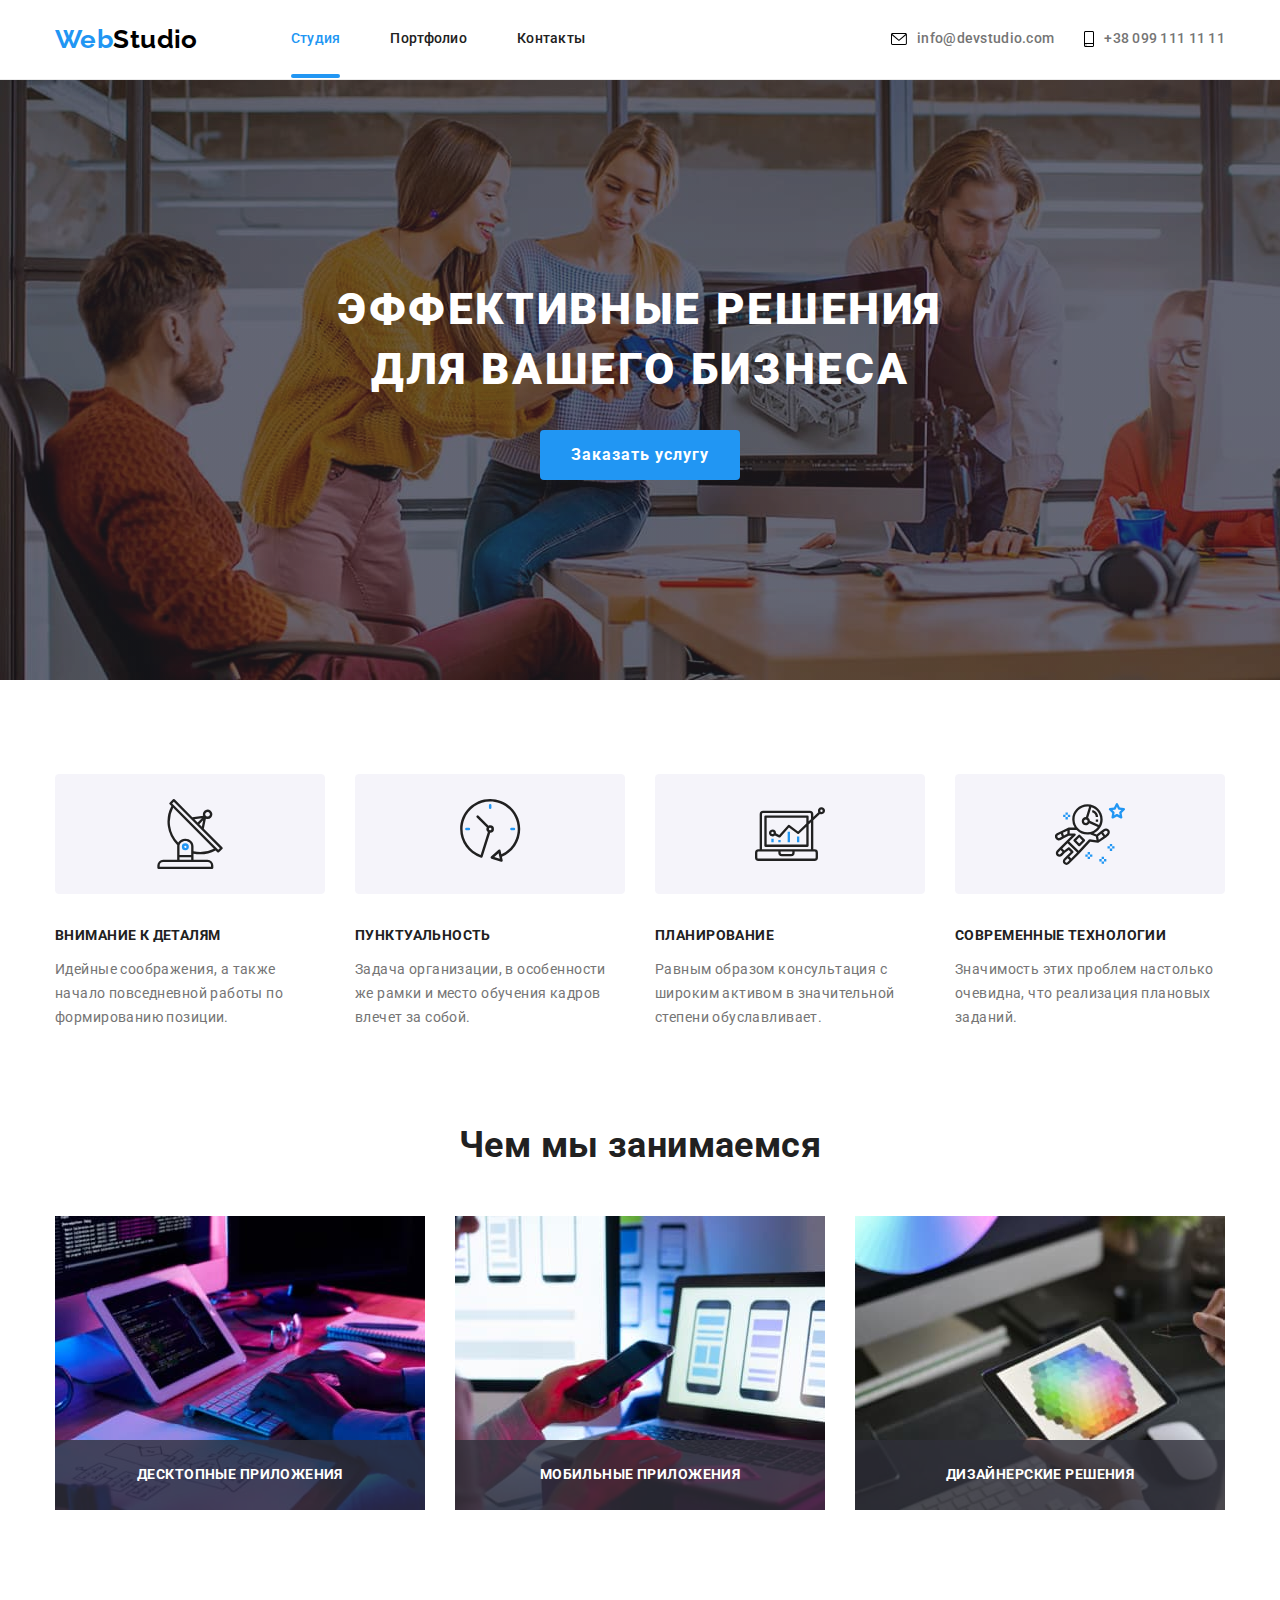
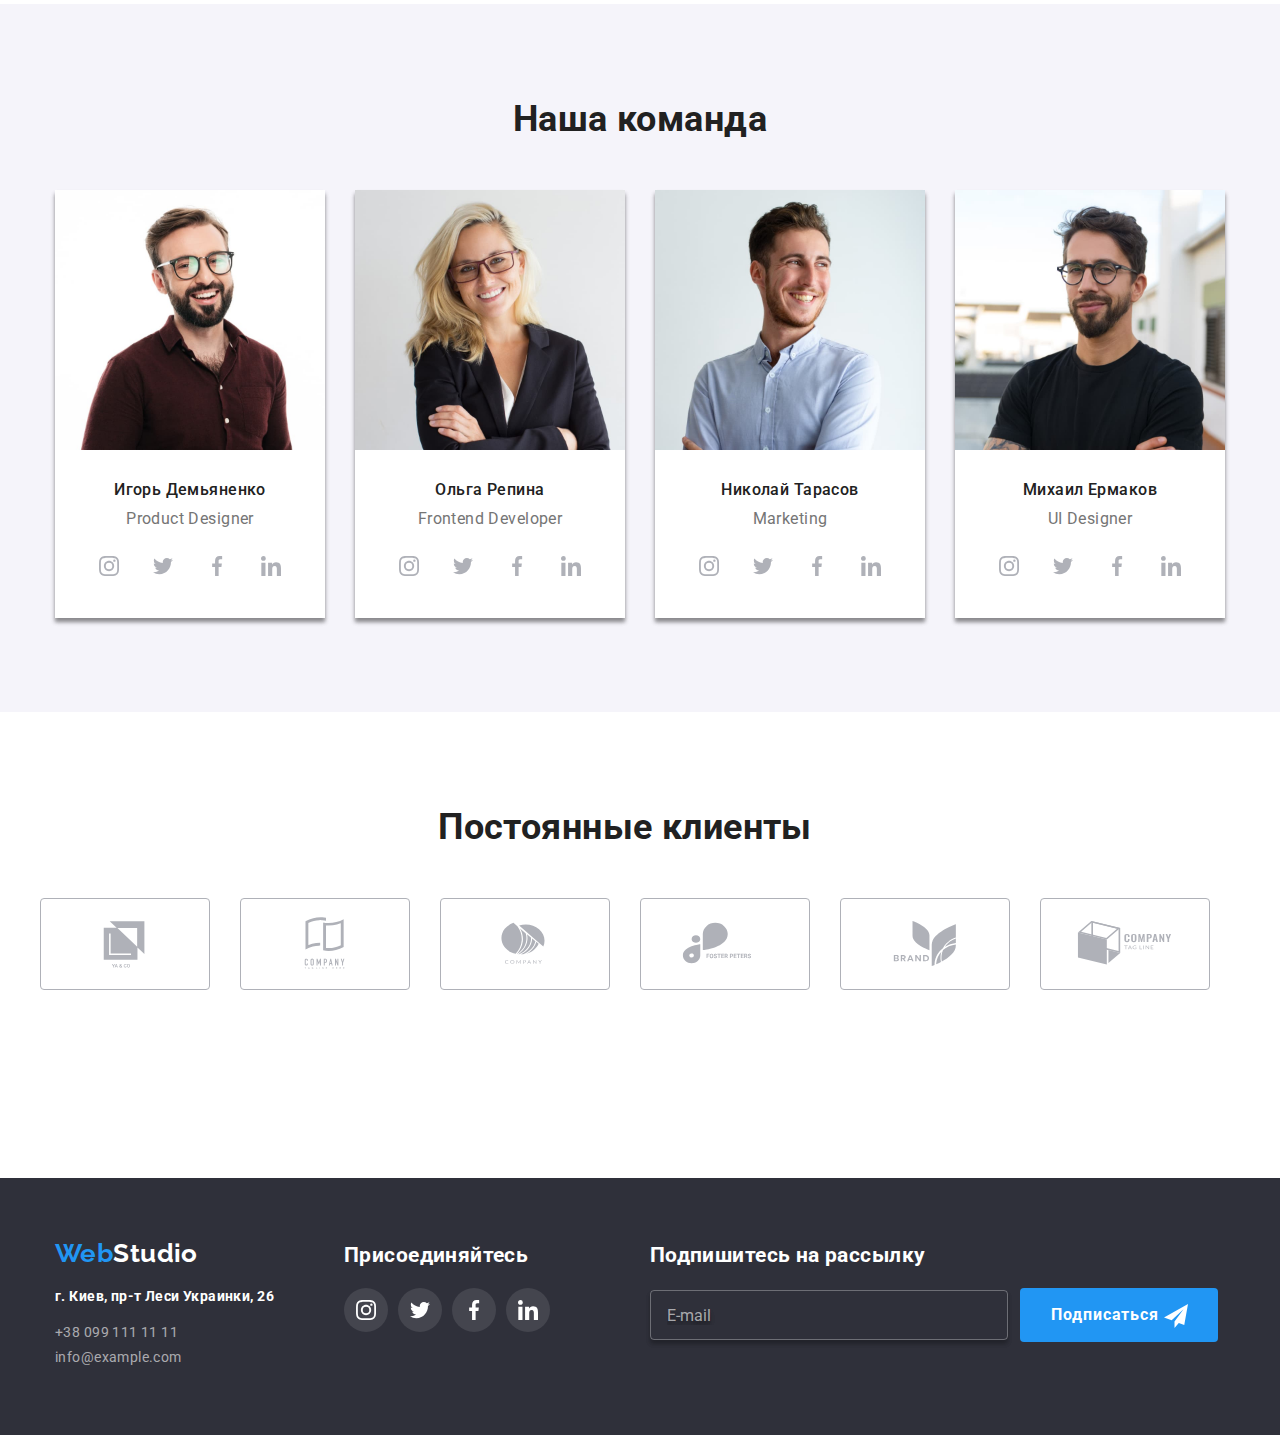
==== commit cd5b7195: "Подготовка к сдачи ДЗ-07" ====
--- a/index.html
+++ b/index.html
@@ -182,7 +182,7 @@
                   width="370"
                   height="294"
                 />
-                <p class="overlay-photo">Дизайнерские решения</p>
+                <p class="work-space__overlay">Дизайнерские решения</p>
               </div>
             </li>
           </ul>
@@ -192,7 +192,7 @@
       <!--Команда WebStudio-->
       <section class="section comand-fon">
         <div class="container">
-          <h2 class="section-title comand-item">Наша команда</h2>
+          <h2 class="team__text section-title">Наша команда</h2>
           <ul class="link-ul section-item section-ul-team">
             <li class="section-team">
               <img
@@ -204,27 +204,27 @@
               <div class="team-box">
                 <h3 class="section-title-name">Игорь Демьяненко</h3>
                 <p lang="eu" class="section-text-name">Product Designer</p>
-                <ul class="link-ul team-box-link">
-                  <li class="section-web">
-                    <a
-                      class="contacts-link"
+                <ul class="team link-ul">
+                  <li>
+                    <a
+                      class="team__link"
                       href="./"
                       aria-label="Ссылка на Instagram"
                     >
-                      <svg class="contact-icon" width="20" height="20">
+                      <svg class="team__icon" width="20" height="20">
                         <use
                           href="./images/sprite/symbol-defs.svg#icon-instagram"
                         ></use>
                       </svg>
                     </a>
                   </li>
-                  <li class="section-web">
-                    <a
-                      class="contacts-link"
+                  <li>
+                    <a
+                      class="team__link"
                       href="./"
                       aria-label="Ссылка на Twitter"
                     >
-                      <svg class="contact-icon" width="20" height="20">
+                      <svg class="team__icon" width="20" height="20">
                         <use
                           href="./images/sprite/symbol-defs.svg#icon-twitter"
                         ></use>
@@ -232,13 +232,13 @@
                     </a>
                   </li>
 
-                  <li class="section-web">
-                    <a
-                      class="contacts-link"
+                  <li>
+                    <a
+                      class="team__link"
                       href="./"
                       aria-label="Ссылка на Facebook"
                     >
-                      <svg class="contact-icon" width="20" height="20">
+                      <svg class="team__icon" width="20" height="20">
                         <use
                           href="./images/sprite/symbol-defs.svg#icon-facebook"
                         ></use>
@@ -246,13 +246,13 @@
                     </a>
                   </li>
 
-                  <li class="section-web">
-                    <a
-                      class="contacts-link"
+                  <li>
+                    <a
+                      class="team__link"
                       href="./"
                       aria-label="Ссылка на Linkedin"
                     >
-                      <svg class="contact-icon" width="20" height="20">
+                      <svg class="team__icon" width="20" height="20">
                         <use
                           href="./images/sprite/symbol-defs.svg#icon-linkedin"
                         ></use>
@@ -272,27 +272,27 @@
               <div class="team-box">
                 <h3 class="section-title-name">Ольга Репина</h3>
                 <p lang="eu" class="section-text-name">Frontend Developer</p>
-                <ul class="link-ul team-box-link">
-                  <li class="section-web">
-                    <a
-                      class="contacts-link"
+                <ul class="team link-ul">
+                  <li>
+                    <a
+                      class="team__link"
                       href="./"
                       aria-label="Ссылка на Instagram"
                     >
-                      <svg class="contact-icon" width="20" height="20">
+                      <svg class="team__icon" width="20" height="20">
                         <use
                           href="./images/sprite/symbol-defs.svg#icon-instagram"
                         ></use>
                       </svg>
                     </a>
                   </li>
-                  <li class="section-web">
-                    <a
-                      class="contacts-link"
+                  <li>
+                    <a
+                      class="team__link"
                       href="./"
                       aria-label="Ссылка на Twitter"
                     >
-                      <svg class="contact-icon" width="20" height="20">
+                      <svg class="team__icon" width="20" height="20">
                         <use
                           href="./images/sprite/symbol-defs.svg#icon-twitter"
                         ></use>
@@ -300,13 +300,13 @@
                     </a>
                   </li>
 
-                  <li class="section-web">
-                    <a
-                      class="contacts-link"
+                  <li>
+                    <a
+                      class="team__link"
                       href="./"
                       aria-label="Ссылка на Facebook"
                     >
-                      <svg class="contact-icon" width="20" height="20">
+                      <svg class="team__icon" width="20" height="20">
                         <use
                           href="./images/sprite/symbol-defs.svg#icon-facebook"
                         ></use>
@@ -314,13 +314,13 @@
                     </a>
                   </li>
 
-                  <li class="section-web">
-                    <a
-                      class="contacts-link"
+                  <li>
+                    <a
+                      class="team__link"
                       href="./"
                       aria-label="Ссылка на Linkedin"
                     >
-                      <svg class="contact-icon" width="20" height="20">
+                      <svg class="team__icon" width="20" height="20">
                         <use
                           href="./images/sprite/symbol-defs.svg#icon-linkedin"
                         ></use>
@@ -340,27 +340,27 @@
               <div class="team-box">
                 <h3 class="section-title-name">Николай Тарасов</h3>
                 <p lang="eu" class="section-text-name">Marketing</p>
-                <ul class="link-ul team-box-link">
-                  <li class="section-web">
-                    <a
-                      class="contacts-link"
+                <ul class="team link-ul">
+                  <li>
+                    <a
+                      class="team__link"
                       href="./"
                       aria-label="Ссылка на Instagram"
                     >
-                      <svg class="contact-icon" width="20" height="20">
+                      <svg class="team__icon" width="20" height="20">
                         <use
                           href="./images/sprite/symbol-defs.svg#icon-instagram"
                         ></use>
                       </svg>
                     </a>
                   </li>
-                  <li class="section-web">
-                    <a
-                      class="contacts-link"
+                  <li>
+                    <a
+                      class="team__link"
                       href="./"
                       aria-label="Ссылка на Twitter"
                     >
-                      <svg class="contact-icon" width="20" height="20">
+                      <svg class="team__icon" width="20" height="20">
                         <use
                           href="./images/sprite/symbol-defs.svg#icon-twitter"
                         ></use>
@@ -368,13 +368,13 @@
                     </a>
                   </li>
 
-                  <li class="section-web">
-                    <a
-                      class="contacts-link"
+                  <li>
+                    <a
+                      class="team__link"
                       href="./"
                       aria-label="Ссылка на Facebook"
                     >
-                      <svg class="contact-icon" width="20" height="20">
+                      <svg class="team__icon" width="20" height="20">
                         <use
                           href="./images/sprite/symbol-defs.svg#icon-facebook"
                         ></use>
@@ -382,13 +382,13 @@
                     </a>
                   </li>
 
-                  <li class="section-web">
-                    <a
-                      class="contacts-link"
+                  <li>
+                    <a
+                      class="team__link"
                       href="./"
                       aria-label="Ссылка на Linkedin"
                     >
-                      <svg class="contact-icon" width="20" height="20">
+                      <svg class="team__icon" width="20" height="20">
                         <use
                           href="./images/sprite/symbol-defs.svg#icon-linkedin"
                         ></use>
@@ -408,27 +408,27 @@
               <div class="team-box">
                 <h3 class="section-title-name">Михаил Ермаков</h3>
                 <p lang="eu" class="section-text-name">UI Designer</p>
-                <ul class="link-ul team-box-link">
-                  <li class="section-web">
-                    <a
-                      class="contacts-link"
+                <ul class="team link-ul">
+                  <li>
+                    <a
+                      class="team__link"
                       href="./"
                       aria-label="Ссылка на Instagram"
                     >
-                      <svg class="contact-icon" width="20" height="20">
+                      <svg class="team__icon" width="20" height="20">
                         <use
                           href="./images/sprite/symbol-defs.svg#icon-instagram"
                         ></use>
                       </svg>
                     </a>
                   </li>
-                  <li class="section-web">
-                    <a
-                      class="contacts-link"
+                  <li>
+                    <a
+                      class="team__link"
                       href="./"
                       aria-label="Ссылка на Twitter"
                     >
-                      <svg class="contact-icon" width="20" height="20">
+                      <svg class="team__icon" width="20" height="20">
                         <use
                           href="./images/sprite/symbol-defs.svg#icon-twitter"
                         ></use>
@@ -436,13 +436,13 @@
                     </a>
                   </li>
 
-                  <li class="section-web">
-                    <a
-                      class="contacts-link"
+                  <li>
+                    <a
+                      class="team__link"
                       href="./"
                       aria-label="Ссылка на Facebook"
                     >
-                      <svg class="contact-icon" width="20" height="20">
+                      <svg class="team__icon" width="20" height="20">
                         <use
                           href="./images/sprite/symbol-defs.svg#icon-facebook"
                         ></use>
@@ -450,13 +450,13 @@
                     </a>
                   </li>
 
-                  <li class="section-web">
-                    <a
-                      class="contacts-link"
+                  <li>
+                    <a
+                      class="team__link"
                       href="./"
                       aria-label="Ссылка на Linkedin"
                     >
-                      <svg class="contact-icon" width="20" height="20">
+                      <svg class="team__icon" width="20" height="20">
                         <use
                           href="./images/sprite/symbol-defs.svg#icon-linkedin"
                         ></use>
@@ -473,56 +473,56 @@
       <!-- Наши партнеры -->
       <section class="partner section">
         <div class="container">
-          <h2 class="title-partner">Постоянные клиенты</h2>
-          <ul class="link-ul item-partner">
-            <li class="section-partner">
-              <a href="./" class="partnet-link">
-                <svg class="link-icon" width="106" height="60">
+          <h2 class="partner__title">Постоянные клиенты</h2>
+          <ul class="partner link-ul">
+            <li class="partner__item">
+              <a href="./" class="partner__link">
+                <svg class="partner__icon" width="106" height="60">
                   <use
                     href="./images/sprite/symbol-defs.svg#icon-logo-sixth"
                   ></use>
                 </svg>
               </a>
             </li>
-            <li class="section-partner">
-              <a href="./" class="partnet-link">
-                <svg class="link-icon" width="106" height="60">
+            <li class="partner__item">
+              <a href="./" class="partner__link">
+                <svg class="partner__icon" width="106" height="60">
                   <use
                     href="./images/sprite/symbol-defs.svg#icon-logo-fifth"
                   ></use>
                 </svg>
               </a>
             </li>
-            <li class="section-partner">
-              <a href="./" class="partnet-link">
-                <svg class="link-icon" width="106" height="60">
+            <li class="partner__item">
+              <a href="./" class="partner__link">
+                <svg class="partner__icon" width="106" height="60">
                   <use
                     href="./images/sprite/symbol-defs.svg#icon-logo-fourth"
                   ></use>
                 </svg>
               </a>
             </li>
-            <li class="section-partner">
-              <a href="./" class="partnet-link">
-                <svg class="link-icon" width="106" height="60">
+            <li class="partner__item">
+              <a href="./" class="partner__link">
+                <svg class="partner__icon" width="106" height="60">
                   <use
                     href="./images/sprite/symbol-defs.svg#icon-logo-third"
                   ></use>
                 </svg>
               </a>
             </li>
-            <li class="section-partner">
-              <a href="./" class="partnet-link">
-                <svg class="link-icon" width="106" height="60">
+            <li class="partner__item">
+              <a href="./" class="partner__link">
+                <svg class="partner__icon" width="106" height="60">
                   <use
                     href="./images/sprite/symbol-defs.svg#icon-logo-second"
                   ></use>
                 </svg>
               </a>
             </li>
-            <li class="section-partner">
-              <a href="./" class="partnet-link">
-                <svg class="link-icon" width="106" height="60">
+            <li class="partner__item">
+              <a href="./" class="partner__link">
+                <svg class="partner__icon" width="106" height="60">
                   <use
                     href="./images/sprite/symbol-defs.svg#icon-logo-first"
                   ></use>
--- a/css/main.min.css
+++ b/css/main.min.css
@@ -1,2 +1,2 @@
-:root{--accent-color: #2196f3;--primary-text-color: #757575;--section-text-color: #212121;--primary-white-color: #ffffff;--primary-black-color: #000000;--primary-heder-footer-color: #2f303a;--button-second-color: #188ce8;--button-galery-box: #f5f4fa;--border-color: #ececec;--border-second-color: #afb1b8;--main-font: 'Roboto', sans-serif;--secondary-font: 'Raleway', sans-serif}.visually-hidden{position:absolute !important;clip:rect(1px 1px 1px 1px);clip:rect(1px 1px 1px 1px);padding:0 !important;border:0 !important;height:1px !important;width:1px !important;overflow:hidden}body{font-size:14px;font-weight:400;line-height:1.14;color:var(--primary-text-color);font-family:var(--main-font),sans-serif;letter-spacing:0.03em}h1,h2,h3,h4,h5,h6,p{margin-top:0;margin-bottom:0}ul,ol{margin-top:0;margin-bottom:0;padding-left:0}img{display:block}.link-ul{list-style:none}.link-a-href{text-decoration:none}.button,.button-galery{cursor:pointer}.section{padding-top:94px}.container{width:1200px;margin:0 auto;padding-left:15px;padding-right:15px}.logo{font-size:26px;font-weight:700;line-height:1.19;font-family:var(--secondary-font);text-decoration:none;margin-right:93px;transition:color 250ms cubic-bezier(0.4, 0, 0.2, 1)}.logo:hover,.logo:focus{color:var(--accent-color)}.logo-header{color:var(--primary-black-color);margin-right:93px}.logo-footer{color:var(--primary-white-color);display:block;margin-bottom:20px}.logo__icon{color:var(--accent-color)}.section-text{line-height:1.71}.section-title{font-size:36px;font-weight:700;line-height:1.17;color:var(--section-text-color);text-align:center}.modal{position:absolute;left:50%;top:50%;width:528px;height:581px;background:var(--primary-white-color);transform:translate(-50%, -50%);animation-name:changeModalBtn;animation-duration:250ms}.modal-btn{position:absolute;top:8px;right:8px;border-radius:50%;border:1px solid rgba(0,0,0,0.1);width:30px;height:30px;background-color:transparent;cursor:pointer;padding:0;display:flex;align-items:center;justify-content:center;transition:fill 250ms cubic-bezier(0.4, 0, 0.2, 1)}.modal-btn:hover,.modal-btn:focus{fill:var(--accent-color)}.backdrop{position:fixed;top:0;left:0;width:100vw;height:100vh;background-color:rgba(0,0,0,0.2);transition:opacity 250ms linear, visibility 250ms linear}.is-hidden{opacity:0;visibility:hidden;pointer-events:none}@keyframes changeModalBtn{25%{transform:scale(25%);transform:opacity(25%)}50%{transform:scale(50%);transform:opacity(50%)}75%{transform:scale(75%);transform:opacity(75%)}100%{transform:scale(100%);transform:opacity(100%)}}.modal-form{padding-top:40px;padding-bottom:40px;padding-left:41px;padding-right:39px;display:flex;flex-direction:column}.modal-text{font-size:20px;font-weight:700;line-height:1.15;text-align:center;color:var(--section-text-color);margin-bottom:10px}.form-input{width:100%;height:40px;border:1px solid rgba(33,33,33,0.2);border-radius:4px;padding-left:42px;transition:border-color 250ms cubic-bezier(0.4, 0, 0.2, 1)}.form-input:focus{border-color:var(--accent-color);outline:none}.modal-icon-form{color:var(--section-text-color);position:absolute;display:block;top:50%;left:12px;transform:translateY(-50%);transition:fill 250ms cubic-bezier(0.4, 0, 0.2, 1)}.form-input:focus+.modal-icon-form{fill:var(--accent-color)}.form-label{font-size:12px;font-weight:400;line-height:1.17;letter-spacing:0.03em;margin-bottom:10px}.form-label .form-message{transition:border-color 250ms cubic-bezier(0.4, 0, 0.2, 1)}.modal-relative{position:relative;display:block;margin-top:4px}.form-message{width:100%;height:120px;margin-top:4px;border:1px solid rgba(33,33,33,0.2);border-radius:4px;padding-top:12px;padding-left:16px;resize:none}.form-message:focus{border-color:var(--accent-color);outline:none}.form-message::placeholder{letter-spacing:0.01em;color:rgba(117,117,117,0.5)}.checkbox-label{line-height:1.71;display:flex;align-items:center;margin-bottom:30px}.checkbox-label::before{content:' ';display:block;width:16px;height:15px;border:1px solid var(--section-text-color);margin-right:7px}.form-checkbox:checked+.checkbox-label::before{background-image:url("../images/sprite/icon-check.svg");background-color:var(--accent-color);border:none;background-repeat:no-repeat;background-position:50% 50%;background-origin:padding-box}.form-checkbox:focus+.checkbox-label::before{border-color:var(--button-second-color);width:16px;height:15px}.checkbox-link{color:var(--accent-color)}.btn-send{font-size:16px;font-weight:700;line-height:1.88;font-family:inherit;letter-spacing:0.06em;background-color:var(--accent-color);color:var(--primary-white-color);cursor:pointer;width:200px;box-shadow:0px 4px 4px rgba(0,0,0,0.15);border-radius:4px;border:none;padding-top:10px;padding-bottom:10px;margin:0 auto;transition:background-color 250ms cubic-bezier(0.4, 0, 0.2, 1)}.btn-send:hover,.btn-send:focus{background-color:var(--button-second-color)}.contacts-link{display:flex;align-items:center;justify-content:center;width:44px;height:44px;border-radius:50%;fill:#afb1b8;transition:background-color 250ms cubic-bezier(0.4, 0, 0.2, 1),fill 250ms cubic-bezier(0.4, 0, 0.2, 1)}.contacts-link:hover,.contacts-link:focus{background-color:var(--accent-color);fill:var(--primary-white-color)}.contact-icon{color:var(--border-second-color)}.contact-icon:hover,.contact-icon:focus{fill:var(--primary-white-color);color:var(--primary-white-color);transition:fill;transition-duration:250ms;transition-timing-function:cubic-bezier(0.4, 0, 0.2, 1);transition-delay:0}.join-link{display:flex;align-items:center;justify-content:center;width:44px;height:44px;border-radius:50%;fill:var(--primary-white-color);transition:background-color 250ms cubic-bezier(0.4, 0, 0.2, 1),fill 250ms cubic-bezier(0.4, 0, 0.2, 1)}.join-link:hover,.join-link:focus{background-color:var(--accent-color);fill:var(--primary-white-color)}.join-icon{color:var(--primary-white-color)}.join-title{width:44px;height:44px;border-radius:50%;background:rgba(255,255,255,0.1)}.join-title:not(:last-child){margin-right:10px}.header{padding-top:24px;padding-bottom:24px;border-bottom:1px solid var(--border-color)}.header-container,.navigation{display:flex;align-items:center}.menu,.menu__link{color:var(--section-text-color);font-weight:500;letter-spacing:0.02em;text-decoration:none;transition:color 250ms cubic-bezier(0.4, 0, 0.2, 1)}.menu .current,.menu__link .current{color:var(--accent-color);transition:color 250ms cubic-bezier(0.4, 0, 0.2, 1)}.menu:hover,.menu:focus,.menu__link:hover,.menu__link:focus{color:var(--accent-color)}.menu__item:not(:last-child){margin-right:50px}.section-list{margin-left:auto}.section-after{position:relative}.current::after{content:' ';display:block;background-color:var(--accent-color);width:100%;height:4px;border-radius:2px;margin-top:28px;position:absolute;bottom:-32px}.contact__item:not(:last-child){margin-right:30px}.contact__mail-link,.contact__phone-link{color:var(--primary-text-color);font-weight:500;letter-spacing:0.02em;display:flex;align-items:center;transition:color 250ms cubic-bezier(0.4, 0, 0.2, 1),fill 250ms cubic-bezier(0.4, 0, 0.2, 1)}.contact__mail-link:hover,.contact__mail-link:focus,.contact__phone-link:hover,.contact__phone-link:focus{color:var(--accent-color);fill:var(--accent-color)}.contact__icon{margin-right:10px;color:var(--primary-text-color)}.hero{text-align:center;padding-top:200px;padding-bottom:200px;background-color:var(--primary-heder-footer-color);flex-grow:1;background-image:linear-gradient(rgba(47,48,58,0.4), rgba(47,48,58,0.4)),url("../images/hero-img/img-hero.jpg");background-size:cover;max-width:1600px}.hero__title{font-size:44px;font-weight:900;line-height:1.36;color:var(--primary-white-color);text-transform:uppercase;letter-spacing:0.06em;width:696px;margin-bottom:30px;margin-left:auto;margin-right:auto}.button{font-size:16px;font-weight:700;line-height:1.9;color:var(--primary-white-color);background-color:var(--accent-color);font-family:inherit;letter-spacing:0.06em;text-decoration:none;cursor:pointer;width:200px;border-radius:4px;border:none;padding-top:10px;padding-bottom:10px;transition:color 250ms cubic-bezier(0.4, 0, 0.2, 1),background-color 250ms cubic-bezier(0.4, 0, 0.2, 1)}.button:hover,.button:focus{color:var(--primary-white-color);background-color:var(--button-second-color)}.about{margin-top:-30px;margin-left:-30px}.section-item{display:flex;align-items:center}.about__item{margin-top:30px;margin-left:30px;width:270px}.headline-div{height:120px;display:flex;align-items:center;justify-content:center;background-color:var(--button-galery-box);border:1px solid var(--button-galery-box);border-radius:4px;margin-bottom:30px}.about__text{font-size:14px;font-weight:700;line-height:1.71;color:var(--section-text-color);text-transform:uppercase;margin-bottom:10px}.about__info{font-size:14px;font-weight:400;line-height:1.71;letter-spacing:0.03em}.wort-item{margin-bottom:50px}.section-padding{padding-bottom:94px}.work-space{flex-wrap:wrap;justify-content:space-between}.work-space__item+.work-space__item{margin-left:30px}.container__work-space{position:relative}.work-space__overlay{font-weight:700;text-transform:uppercase;color:var(--primary-white-color);text-align:center;width:370px;height:70px;padding-top:27px;padding-bottom:27px;background-color:rgba(47,48,58,0.8);position:absolute;right:0;bottom:0}.comand-item{margin-bottom:50px}.section-team{flex-wrap:wrap;margin-top:30px;margin-left:30px;background-color:var(--primary-white-color);box-shadow:0px 4px 4px rgba(0,0,0,0.25),0px 4px 4px rgba(0,0,0,0.25)}.section-ul-team{margin-top:-30px;margin-left:-30px}.team-box{padding-top:30px;padding-bottom:30px;padding-left:32px;padding-right:32px}.team-box-link{display:flex;justify-content:space-between}.comand-fon{background-color:var(--button-galery-box);margin-bottom:0;padding-bottom:94px}.section-title-name{font-size:16px;font-weight:500;line-height:1.19;color:var(--section-text-color);text-align:center;margin-bottom:10px}.section-text-name{font-size:16px;font-weight:400;line-height:1.19;text-align:center;margin-bottom:16px}.partner{margin-bottom:0;padding-bottom:94px}.title-partner{font-size:36px;font-weight:700;line-height:1.17;color:var(--section-text-color);text-align:center;margin-bottom:50px}.item-partner{display:flex;justify-content:space-between;margin-left:-30px}.section-partner{margin-left:30px}.partnet-link{fill:var(--border-second-color);border:1px solid var(--border-second-color);border-radius:4px;width:170px;height:92px;display:flex;align-items:center;justify-content:center;transition:border-color 250ms cubic-bezier(0.4, 0, 0.2, 1),box-shadow 250ms cubic-bezier(0.4, 0, 0.2, 1),fill 250ms cubic-bezier(0.4, 0, 0.2, 1)}.partnet-link:hover,.partnet-link:focus{border-color:var(--accent-color);box-shadow:0px 4px 4px rgba(0,0,0,0.25),0px 4px 4px rgba(0,0,0,0.25);fill:var(--accent-color)}.link-icon{color:var(--border-second-color)}.section-footer{margin-bottom:9px}.footer{background-color:var(--primary-heder-footer-color);margin-left:auto;margin-right:auto;padding-top:60px;padding-bottom:60px}.footer-address{color:var(--primary-white-color);transition:color 250ms cubic-bezier(0.4, 0, 0.2, 1)}.footer-address:hover,.footer-address:focus{color:var(--accent-color);text-decoration:none}.footer-phone,.footer-mail{color:rgba(255,255,255,0.6);transition:color 250ms cubic-bezier(0.4, 0, 0.2, 1)}.footer-phone:hover,.footer-phone:focus,.footer-phone:hover,.footer-phone:focus,.footer-mail:hover,.footer-mail:focus,.footer-mail:hover,.footer-mail:focus{color:var(--accent-color);text-decoration:none}.footer-address,.footer-phone,.footer-mail{font-style:normal;text-decoration:none}.footer-text{font-weight:700;margin-bottom:20px;color:var(--primary-white-color)}.box{display:flex;align-items:baseline}.box-one{margin-right:70px}.container-email{margin:0 auto}.container-join{margin-right:93px}.join-ul{display:flex}.user-email{display:flex;align-items:center}.user-email input{margin:0;padding-left:16px;padding-right:auto;padding-top:15px;padding-bottom:15px}.user-email input::placeholder{color:rgba(255,255,255,0.6);text-shadow:0px 4px 4px rgba(0,0,0,0.25),0px 4px 4px rgba(0,0,0,0.25)}.mail-user{font-size:16px;font-weight:400;line-height:1.25;color:var(--primary-white-color);height:50px;width:358px;border:1px solid rgba(255,255,255,0.3);background-color:transparent;box-shadow:0px 4px 4px rgba(0,0,0,0.15),0px 4px 4px rgba(0,0,0,0.15);border-radius:4px}.click{font-size:16px;font-weight:700;line-height:1.88;margin-left:12px;padding-top:10px;padding-bottom:10px;padding-right:28px;padding-left:29px;letter-spacing:0.06em;cursor:pointer;color:var(--primary-white-color);background-color:var(--accent-color);border-color:transparent;border-radius:4px;font-family:inherit;transition:box-shadow 250ms cubic-bezier(0.4, 0, 0.2, 1),color 250ms cubic-bezier(0.4, 0, 0.2, 1)}.click:hover,.click:focus{box-shadow:0px 4px 4px rgba(0,0,0,0.15),0px 4px 4px rgba(0,0,0,0.15)}.mail-pic{fill:var(--primary-white-color);vertical-align:middle}.section-photo-item{padding-top:94px;padding-bottom:94px}.section-ul-portfolio{display:flex;justify-content:center;margin-bottom:50px}.section-li-btn:not(:last-child){margin-right:8px}.galery-box{padding-left:24px;padding-right:24px;padding-top:20px;padding-bottom:20px;border:1px solid var(--border-color);border-top:none}.section-ul-galery{display:flex;flex-wrap:wrap;margin-top:-30px;margin-left:-30px}.section-li-galery{flex-wrap:wrap;margin-top:30px;margin-left:30px}.galery-link{display:block;transition:box-shadow 250ms cubic-bezier(0.4, 0, 0.2, 1)}.galery-link:hover,.galery-link:focus{box-shadow:0px 1px 1px rgba(0,0,0,0.12),0px 4px 4px rgba(0,0,0,0.06),1px 4px 6px rgba(0,0,0,0.16)}.galery-link:hover .overlay,.galery-link:focus .overlay{transform:translateY(0%)}.galery-img-overlay{position:relative;overflow:hidden}.overlay{font-size:18px;font-weight:400;line-height:1.56;background-color:rgba(33,150,243,0.9);color:var(--primary-white-color);padding-top:63px;padding-bottom:63px;padding-left:24px;padding-right:24px;position:absolute;top:0;left:0;height:100%;width:100%;overflow:auto;transform:translateY(101%);transition:transform 250ms linear}.section-title-galery{font-size:18px;font-weight:700;line-height:2;color:var(--section-text-color);letter-spacing:0.06em;padding-bottom:4px}.section-text-galery{font-size:16px;font-weight:400;line-height:1.88;background-color:var(--primary-white-color);color:var(--primary-text-color)}.button-galery{font-size:16px;font-weight:500;line-height:1.63;color:var(--section-text-color);background-color:var(--button-galery-box);font-family:inherit;text-align:center;border-color:transparent;border-radius:4px;padding:6px 22px;transition:color 250ms cubic-bezier(0.4, 0, 0.2, 1),box-shadow 250ms cubic-bezier(0.4, 0, 0.2, 1),background-color 250ms cubic-bezier(0.4, 0, 0.2, 1)}.button-galery:hover,.button-galery:focus{color:var(--primary-white-color);background-color:var(--button-second-color);box-shadow:0px 3px 1px rgba(0,0,0,0.1),0px 1px 2px rgba(0,0,0,0.08),0px 2px 2px rgba(0,0,0,0.12)}
+:root{--accent-color: #2196f3;--primary-text-color: #757575;--section-text-color: #212121;--primary-white-color: #ffffff;--primary-black-color: #000000;--primary-heder-footer-color: #2f303a;--button-second-color: #188ce8;--button-galery-box: #f5f4fa;--border-color: #ececec;--border-second-color: #afb1b8;--main-font: 'Roboto', sans-serif;--secondary-font: 'Raleway', sans-serif}.visually-hidden{position:absolute !important;clip:rect(1px 1px 1px 1px);clip:rect(1px 1px 1px 1px);padding:0 !important;border:0 !important;height:1px !important;width:1px !important;overflow:hidden}body{font-size:14px;font-weight:400;line-height:1.14;color:var(--primary-text-color);font-family:var(--main-font),sans-serif;letter-spacing:0.03em}h1,h2,h3,h4,h5,h6,p{margin-top:0;margin-bottom:0}ul,ol{margin-top:0;margin-bottom:0;padding-left:0}img{display:block}.link-ul{list-style:none}.link-a-href{text-decoration:none}.button,.button-galery{cursor:pointer}.section{padding-top:94px}.container{width:1200px;margin:0 auto;padding-left:15px;padding-right:15px}.logo{font-size:26px;font-weight:700;line-height:1.19;font-family:var(--secondary-font);text-decoration:none;transition:color 250ms cubic-bezier(0.4, 0, 0.2, 1)}.logo:hover,.logo:focus{color:var(--accent-color)}.logo-header{color:var(--primary-black-color);margin-right:93px}.logo-footer{color:var(--primary-white-color);display:block;margin-bottom:20px}.logo__icon{color:var(--accent-color)}.section-text{line-height:1.71}.section-title{font-size:36px;font-weight:700;line-height:1.17;color:var(--section-text-color);text-align:center}.modal{position:absolute;left:50%;top:50%;width:528px;height:581px;background:var(--primary-white-color);transform:translate(-50%, -50%);animation-name:changeModalBtn;animation-duration:250ms}.modal-btn{position:absolute;top:8px;right:8px;border-radius:50%;border:1px solid rgba(0,0,0,0.1);width:30px;height:30px;background-color:transparent;cursor:pointer;padding:0;display:flex;align-items:center;justify-content:center;transition:fill 250ms cubic-bezier(0.4, 0, 0.2, 1)}.modal-btn:hover,.modal-btn:focus{fill:var(--accent-color)}.backdrop{position:fixed;top:0;left:0;width:100vw;height:100vh;background-color:rgba(0,0,0,0.2);transition:opacity 250ms linear, visibility 250ms linear}.is-hidden{opacity:0;visibility:hidden;pointer-events:none}@keyframes changeModalBtn{25%{transform:scale(25%);transform:opacity(25%)}50%{transform:scale(50%);transform:opacity(50%)}75%{transform:scale(75%);transform:opacity(75%)}100%{transform:scale(100%);transform:opacity(100%)}}.modal-form{padding-top:40px;padding-bottom:40px;padding-left:41px;padding-right:39px;display:flex;flex-direction:column}.modal-text{font-size:20px;font-weight:700;line-height:1.15;text-align:center;color:var(--section-text-color);margin-bottom:10px}.form-input{width:100%;height:40px;border:1px solid rgba(33,33,33,0.2);border-radius:4px;padding-left:42px;transition:border-color 250ms cubic-bezier(0.4, 0, 0.2, 1)}.form-input:focus{border-color:var(--accent-color);outline:none}.modal-icon-form{color:var(--section-text-color);position:absolute;display:block;top:50%;left:12px;transform:translateY(-50%);transition:fill 250ms cubic-bezier(0.4, 0, 0.2, 1)}.form-input:focus+.modal-icon-form{fill:var(--accent-color)}.form-label{font-size:12px;font-weight:400;line-height:1.17;letter-spacing:0.03em;margin-bottom:10px}.form-label .form-message{transition:border-color 250ms cubic-bezier(0.4, 0, 0.2, 1)}.modal-relative{position:relative;display:block;margin-top:4px}.form-message{width:100%;height:120px;margin-top:4px;border:1px solid rgba(33,33,33,0.2);border-radius:4px;padding-top:12px;padding-left:16px;resize:none}.form-message:focus{border-color:var(--accent-color);outline:none}.form-message::placeholder{letter-spacing:0.01em;color:rgba(117,117,117,0.5)}.checkbox-label{line-height:1.71;display:flex;align-items:center;margin-bottom:30px}.checkbox-label::before{content:' ';display:block;width:16px;height:15px;border:1px solid var(--section-text-color);margin-right:7px}.form-checkbox:checked+.checkbox-label::before{background-image:url("../images/sprite/icon-check.svg");background-color:var(--accent-color);border:none;background-repeat:no-repeat;background-position:50% 50%;background-origin:padding-box}.form-checkbox:focus+.checkbox-label::before{border-color:var(--button-second-color);width:16px;height:15px}.checkbox-link{color:var(--accent-color)}.btn-send{font-size:16px;font-weight:700;line-height:1.88;font-family:inherit;letter-spacing:0.06em;background-color:var(--accent-color);color:var(--primary-white-color);cursor:pointer;width:200px;box-shadow:0px 4px 4px rgba(0,0,0,0.15);border-radius:4px;border:none;padding-top:10px;padding-bottom:10px;margin:0 auto;transition:background-color 250ms cubic-bezier(0.4, 0, 0.2, 1)}.btn-send:hover,.btn-send:focus{background-color:var(--button-second-color)}.team__link{display:flex;align-items:center;justify-content:center;width:44px;height:44px;border-radius:50%;fill:#afb1b8;transition:background-color 250ms cubic-bezier(0.4, 0, 0.2, 1),fill 250ms cubic-bezier(0.4, 0, 0.2, 1)}.team__link:hover,.team__link:focus{background-color:var(--accent-color);fill:var(--primary-white-color)}.team__icon{color:var(--border-second-color)}.team__icon:hover,.team__icon:focus{fill:var(--primary-white-color);color:var(--primary-white-color);transition:fill;transition-duration:250ms;transition-timing-function:cubic-bezier(0.4, 0, 0.2, 1);transition-delay:0}.join-link{display:flex;align-items:center;justify-content:center;width:44px;height:44px;border-radius:50%;fill:var(--primary-white-color);transition:background-color 250ms cubic-bezier(0.4, 0, 0.2, 1),fill 250ms cubic-bezier(0.4, 0, 0.2, 1)}.join-link:hover,.join-link:focus{background-color:var(--accent-color);fill:var(--primary-white-color)}.join-icon{color:var(--primary-white-color)}.join-title{width:44px;height:44px;border-radius:50%;background:rgba(255,255,255,0.1)}.join-title:not(:last-child){margin-right:10px}.header{padding-top:24px;padding-bottom:24px;border-bottom:1px solid var(--border-color)}.header-container,.navigation{display:flex;align-items:center}.menu,.menu__link{color:var(--section-text-color);font-weight:500;letter-spacing:0.02em;text-decoration:none;transition:color 250ms cubic-bezier(0.4, 0, 0.2, 1)}.menu .current,.menu__link .current{color:var(--accent-color);transition:color 250ms cubic-bezier(0.4, 0, 0.2, 1)}.menu:hover,.menu:focus,.menu__link:hover,.menu__link:focus{color:var(--accent-color)}.menu__item:not(:last-child){margin-right:50px}.section-list{margin-left:auto}.section-after{position:relative}.current::after{content:' ';display:block;background-color:var(--accent-color);width:100%;height:4px;border-radius:2px;margin-top:28px;position:absolute;bottom:-32px}.contact__item:not(:last-child){margin-right:30px}.contact__mail-link,.contact__phone-link{color:var(--primary-text-color);font-weight:500;letter-spacing:0.02em;display:flex;align-items:center;transition:color 250ms cubic-bezier(0.4, 0, 0.2, 1),fill 250ms cubic-bezier(0.4, 0, 0.2, 1)}.contact__mail-link:hover,.contact__mail-link:focus,.contact__phone-link:hover,.contact__phone-link:focus{color:var(--accent-color);fill:var(--accent-color)}.contact__icon{margin-right:10px;color:var(--primary-text-color)}.hero{text-align:center;padding-top:200px;padding-bottom:200px;background-color:var(--primary-heder-footer-color);flex-grow:1;background-image:linear-gradient(rgba(47,48,58,0.4), rgba(47,48,58,0.4)),url("../images/hero-img/img-hero.jpg");background-size:cover;max-width:1600px}.hero__title{font-size:44px;font-weight:900;line-height:1.36;color:var(--primary-white-color);text-transform:uppercase;letter-spacing:0.06em;width:696px;margin-bottom:30px;margin-left:auto;margin-right:auto}.button{font-size:16px;font-weight:700;line-height:1.9;color:var(--primary-white-color);background-color:var(--accent-color);font-family:inherit;letter-spacing:0.06em;text-decoration:none;cursor:pointer;width:200px;border-radius:4px;border:none;padding-top:10px;padding-bottom:10px;transition:color 250ms cubic-bezier(0.4, 0, 0.2, 1),background-color 250ms cubic-bezier(0.4, 0, 0.2, 1)}.button:hover,.button:focus{color:var(--primary-white-color);background-color:var(--button-second-color)}.about{margin-top:-30px;margin-left:-30px}.section-item{display:flex;align-items:center}.about__item{margin-top:30px;margin-left:30px;width:270px}.headline-div{height:120px;display:flex;align-items:center;justify-content:center;background-color:var(--button-galery-box);border:1px solid var(--button-galery-box);border-radius:4px;margin-bottom:30px}.about__text{font-size:14px;font-weight:700;line-height:1.71;color:var(--section-text-color);text-transform:uppercase;margin-bottom:10px}.about__info{font-size:14px;font-weight:400;line-height:1.71;letter-spacing:0.03em}.wort-item{margin-bottom:50px}.section-padding{padding-bottom:94px}.work-space{flex-wrap:wrap;justify-content:space-between}.work-space__item+.work-space__item{margin-left:30px}.container__work-space{position:relative}.work-space__overlay{font-weight:700;text-transform:uppercase;color:var(--primary-white-color);text-align:center;width:370px;height:70px;padding-top:27px;padding-bottom:27px;background-color:rgba(47,48,58,0.8);position:absolute;right:0;bottom:0}.team__text{margin-bottom:50px}.section-team{flex-wrap:wrap;margin-top:30px;margin-left:30px;background-color:var(--primary-white-color);box-shadow:0px 4px 4px rgba(0,0,0,0.25),0px 4px 4px rgba(0,0,0,0.25)}.section-ul-team{margin-top:-30px;margin-left:-30px}.team-box{padding-top:30px;padding-bottom:30px;padding-left:32px;padding-right:32px}.team{display:flex;justify-content:space-between}.comand-fon{background-color:var(--button-galery-box);margin-bottom:0;padding-bottom:94px}.section-title-name{font-size:16px;font-weight:500;line-height:1.19;color:var(--section-text-color);text-align:center;margin-bottom:10px}.section-text-name{font-size:16px;font-weight:400;line-height:1.19;text-align:center;margin-bottom:16px}.partner{margin-bottom:0;padding-bottom:94px}.partner__title{font-size:36px;font-weight:700;line-height:1.17;color:var(--section-text-color);text-align:center;margin-bottom:50px}.partner{display:flex;justify-content:space-between;margin-left:-30px}.partner__item{margin-left:30px}.partner__link{fill:var(--border-second-color);border:1px solid var(--border-second-color);border-radius:4px;width:170px;height:92px;display:flex;align-items:center;justify-content:center;transition:border-color 250ms cubic-bezier(0.4, 0, 0.2, 1),box-shadow 250ms cubic-bezier(0.4, 0, 0.2, 1),fill 250ms cubic-bezier(0.4, 0, 0.2, 1)}.partner__link:hover,.partner__link:focus{border-color:var(--accent-color);box-shadow:0px 4px 4px rgba(0,0,0,0.25),0px 4px 4px rgba(0,0,0,0.25);fill:var(--accent-color)}.partner__icon{color:var(--border-second-color)}.section-footer{margin-bottom:9px}.footer{background-color:var(--primary-heder-footer-color);margin-left:auto;margin-right:auto;padding-top:60px;padding-bottom:60px}.footer-address{color:var(--primary-white-color);transition:color 250ms cubic-bezier(0.4, 0, 0.2, 1)}.footer-address:hover,.footer-address:focus{color:var(--accent-color);text-decoration:none}.footer-phone,.footer-mail{color:rgba(255,255,255,0.6);transition:color 250ms cubic-bezier(0.4, 0, 0.2, 1)}.footer-phone:hover,.footer-phone:focus,.footer-phone:hover,.footer-phone:focus,.footer-mail:hover,.footer-mail:focus,.footer-mail:hover,.footer-mail:focus{color:var(--accent-color);text-decoration:none}.footer-address,.footer-phone,.footer-mail{font-style:normal;text-decoration:none}.footer-text{font-weight:700;margin-bottom:20px;color:var(--primary-white-color)}.box{display:flex;align-items:baseline}.box-one{margin-right:70px}.container-email{margin:0 auto}.container-join{margin-right:93px}.join-ul{display:flex}.user-email{display:flex;align-items:center}.user-email input{margin:0;padding-left:16px;padding-right:auto;padding-top:15px;padding-bottom:15px}.user-email input::placeholder{color:rgba(255,255,255,0.6);text-shadow:0px 4px 4px rgba(0,0,0,0.25),0px 4px 4px rgba(0,0,0,0.25)}.mail-user{font-size:16px;font-weight:400;line-height:1.25;color:var(--primary-white-color);height:50px;width:358px;border:1px solid rgba(255,255,255,0.3);background-color:transparent;box-shadow:0px 4px 4px rgba(0,0,0,0.15),0px 4px 4px rgba(0,0,0,0.15);border-radius:4px}.click{font-size:16px;font-weight:700;line-height:1.87;margin-left:12px;padding-top:10px;padding-bottom:10px;padding-right:28px;padding-left:29px;letter-spacing:0.06em;cursor:pointer;color:var(--primary-white-color);background-color:var(--accent-color);border-color:transparent;border-radius:4px;font-family:inherit;transition:box-shadow 250ms cubic-bezier(0.4, 0, 0.2, 1),color 250ms cubic-bezier(0.4, 0, 0.2, 1)}.click:hover,.click:focus{box-shadow:0px 4px 4px rgba(0,0,0,0.15),0px 4px 4px rgba(0,0,0,0.15)}.mail-pic{fill:var(--primary-white-color);vertical-align:middle}.section-photo-item{padding-top:94px;padding-bottom:94px}.section-ul-portfolio{display:flex;justify-content:center;margin-bottom:50px}.section-li-btn:not(:last-child){margin-right:8px}.galery-box{padding-left:24px;padding-right:24px;padding-top:20px;padding-bottom:20px;border:1px solid var(--border-color);border-top:none}.section-ul-galery{display:flex;flex-wrap:wrap;margin-top:-30px;margin-left:-30px}.section-li-galery{flex-wrap:wrap;margin-top:30px;margin-left:30px}.galery-link{display:block;transition:box-shadow 250ms cubic-bezier(0.4, 0, 0.2, 1)}.galery-link:hover,.galery-link:focus{box-shadow:0px 1px 1px rgba(0,0,0,0.12),0px 4px 4px rgba(0,0,0,0.06),1px 4px 6px rgba(0,0,0,0.16)}.galery-link:hover .overlay,.galery-link:focus .overlay{transform:translateY(0%)}.galery-img-overlay{position:relative;overflow:hidden}.overlay{font-size:18px;font-weight:400;line-height:1.56;background-color:rgba(33,150,243,0.9);color:var(--primary-white-color);padding-top:63px;padding-bottom:63px;padding-left:24px;padding-right:24px;position:absolute;top:0;left:0;height:100%;width:100%;overflow:auto;transform:translateY(101%);transition:transform 250ms linear}.section-title-galery{font-size:18px;font-weight:700;line-height:2;color:var(--section-text-color);letter-spacing:0.06em;padding-bottom:4px}.section-text-galery{font-size:16px;font-weight:400;line-height:1.88;background-color:var(--primary-white-color);color:var(--primary-text-color)}.button-galery{font-size:16px;font-weight:500;line-height:1.63;color:var(--section-text-color);background-color:var(--button-galery-box);font-family:inherit;text-align:center;border-color:transparent;border-radius:4px;padding:6px 22px;transition:color 250ms cubic-bezier(0.4, 0, 0.2, 1),box-shadow 250ms cubic-bezier(0.4, 0, 0.2, 1),background-color 250ms cubic-bezier(0.4, 0, 0.2, 1)}.button-galery:hover,.button-galery:focus{color:var(--primary-white-color);background-color:var(--button-second-color);box-shadow:0px 3px 1px rgba(0,0,0,0.1),0px 1px 2px rgba(0,0,0,0.08),0px 2px 2px rgba(0,0,0,0.12)}
 /*# sourceMappingURL=main.min.css.map */